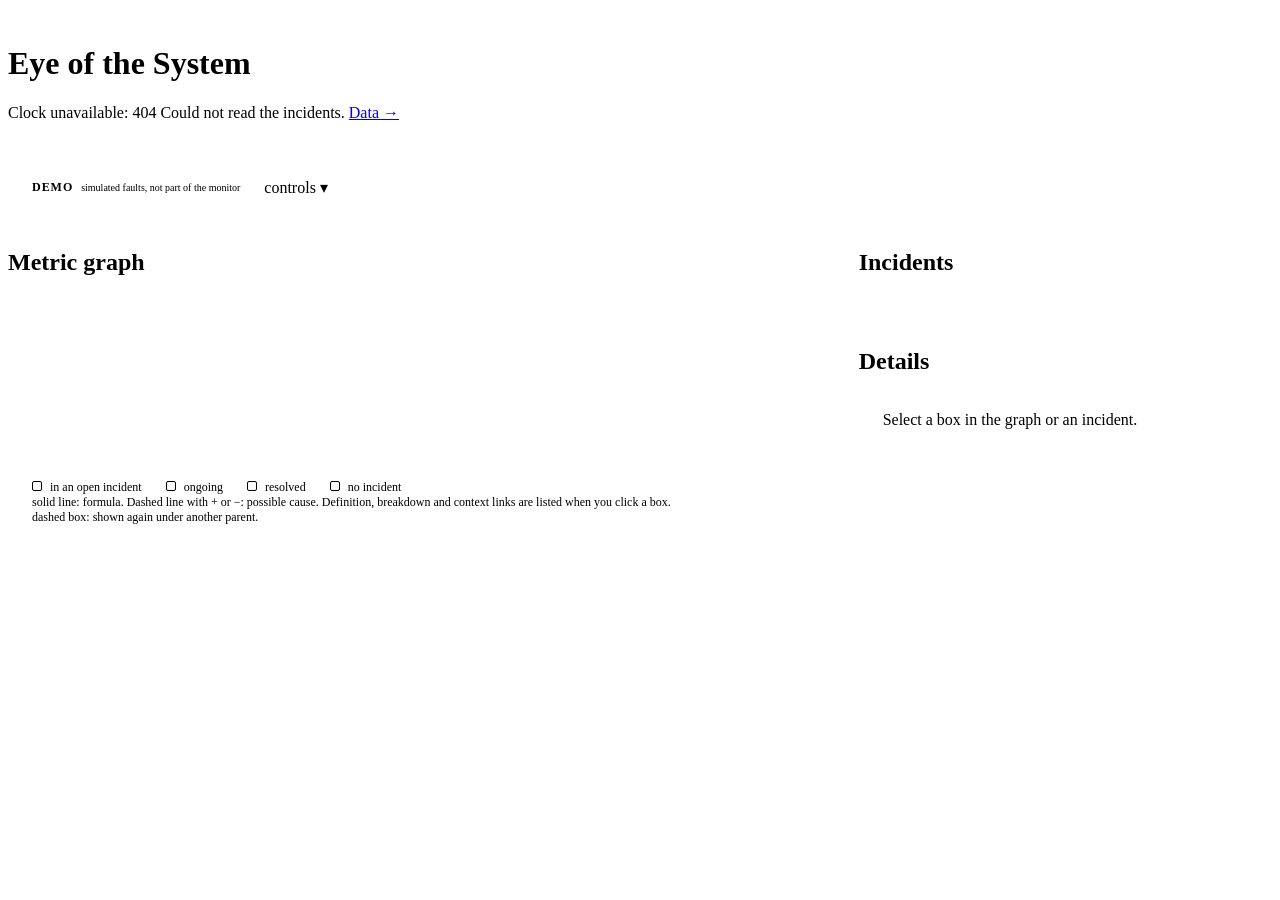
==== ui/static/index.html @ ff695b8a "Merge remote-tracking branch 'origin/main' into trial/merge-all # Conflicts: #	tests/test_ui.py" ====
<!doctype html>
<html lang="en">
<head>
<meta charset="utf-8">
<meta name="viewport" content="width=device-width, initial-scale=1">
<title>Eye of the System</title>
<script>var t = new URLSearchParams(location.search).get('theme'); if (t === 'light' || t === 'dark') document.documentElement.dataset.theme = t;</script>
<link rel="stylesheet" href="/static/console.css">
<style>
/* the title and the domain selector stay at the top while the page scrolls */
.sticky-top { position: sticky; top: 0; z-index: 10; background: var(--bg); border-bottom: 1px solid var(--line); margin-bottom: 16px; }
.sticky-top .top { padding: 16px 0 8px; }
/* domain selector: the main control */
#domains { display: flex; flex-wrap: wrap; gap: 8px; padding: 8px 0 16px; }
.chip { display: inline-flex; gap: 8px; align-items: baseline; padding: 8px 16px; }
.chip .n { color: var(--hot); font-weight: 700; }
.chip.on .n { color: var(--sel-fg); }
/* demo controls: folded, clearly marked */
#demo-controls { background: var(--block); border-radius: 8px; margin-bottom: 24px; }
#demo-controls summary { cursor: pointer; padding: 8px 16px; list-style: none; display: flex; gap: 16px; align-items: center; color: var(--muted); }
#demo-controls summary::-webkit-details-marker { display: none; }
.demo-tag { white-space: nowrap; font-size: 12px; font-weight: 700; letter-spacing: .08em; border: 1px solid var(--accent); border-radius: 4px; padding: 0 8px; color: var(--ink); }
.demo-tag small { font-weight: 400; letter-spacing: 0; color: var(--muted); margin-left: 8px; }
.controls { display: flex; flex-wrap: wrap; gap: 8px 24px; padding: 8px 16px 16px; align-items: center; }
.controls .grp { display: flex; gap: 8px; align-items: center; }
.controls label { color: var(--muted); font-size: 12px; }
.controls select, .controls button { background: var(--bg); }
#toast { margin-left: auto; color: var(--muted); min-height: 24px; }
/* layout */
main { display: grid; grid-template-columns: minmax(0, 2fr) minmax(320px, 1fr); gap: 24px; padding-bottom: 48px; align-items: start; }
/* the graph stays in view while the long report on the right is read */
#graph-card { position: sticky; top: calc(var(--top-h, 120px) + 16px); display: flex; flex-direction: column; max-height: calc(100vh - var(--top-h, 120px) - 32px); }
#graphwrap { flex: 1 1 auto; min-height: 160px; overflow: auto; padding: 8px 24px; }
.legend { display: flex; flex-wrap: wrap; gap: 0 24px; padding: 8px 24px 16px; color: var(--muted); font-size: 12px; }
.legend i { display: inline-block; width: 8px; height: 8px; border-radius: 2px; margin-right: 8px; border: 1.5px solid; vertical-align: 0; }
#extra { padding: 0 24px 24px; color: var(--muted); font-size: 12px; }
#extra:empty { display: none; }
#extra button { margin: 8px 8px 0 0; padding: 0 8px; font-size: 12px; background: var(--bg); }
/* graph */
svg text { font-family: var(--ui); }
.node rect { fill: var(--bg); stroke: var(--edge); stroke-width: 1.2; }
.node text { fill: var(--ink); font-size: 13px; text-anchor: middle; }
.node.repeated rect { stroke-dasharray: 4 3; }
.node.context text { fill: var(--muted); } .node.context rect { stroke: var(--line); }
.node.h-open rect { stroke: var(--hot); fill: var(--hot-bg); stroke-width: 2; }
.node.h-ongoing rect { stroke: var(--amber); fill: var(--amber-bg); stroke-width: 2; }
.node.h-resolved rect { stroke: var(--ok); fill: var(--ok-bg); stroke-width: 1.6; }
.node.picked rect { stroke: var(--accent); stroke-width: 3; }
.node { cursor: pointer; }
.edge { fill: none; stroke: var(--edge); stroke-width: 1.2; }
.dim .node, .dim .edge { opacity: .35; } .dim .node.on, .dim .edge.on { opacity: 1; }
.dim .edge.on { stroke: var(--hot); stroke-width: 2; }
.edge.may { stroke-dasharray: 4 3; stroke: var(--muted); opacity: .5; }
.sign { fill: var(--muted); font: 700 13px var(--ui); text-anchor: middle; }
/* right side */
#side { display: grid; gap: 24px; }
#feed { max-height: 232px; overflow: auto; padding-bottom: 8px; }
.inc { display: grid; grid-template-columns: 88px 1fr auto; gap: 0 16px; padding: 8px 24px; cursor: pointer; align-items: baseline; }
.inc.sel { background: var(--hot-bg); }
.inc .t { font-weight: 500; } .inc .m { color: var(--muted); font-size: 12px; } .inc > .m:last-child { white-space: nowrap; }
.detail { padding: 8px 24px 24px; display: grid; gap: 24px; }
.detail h3 { margin: 0 0 8px; font-size: 12px; font-weight: 700; letter-spacing: .06em; text-transform: uppercase; color: var(--muted); }
.bar { height: 4px; background: var(--line); border-radius: 2px; overflow: hidden; margin: 4px 0 8px; } .bar i { display: block; height: 100%; background: var(--hot); }
.hyp { margin-bottom: 16px; } .hyp ul, ol { margin: 4px 0 0; padding-left: 24px; color: var(--muted); }
.detail .empty, #feed .empty { padding: 8px 0 16px; }
svg#g { min-width: 720px; }                       /* keep the boxes readable; the card scrolls sideways instead */
#demo-controls summary { white-space: nowrap; }
@media (max-width: 900px) { main { grid-template-columns: 1fr; } .page { padding: 0 16px; }
  #graph-card { position: static; max-height: none; } #graphwrap { max-height: 70vh; } }
@media (max-width: 600px) { .sticky-top { position: static; }   /* on a phone the chips would take too much of the screen */
  .demo-tag small { display: none; } #graphwrap { padding: 8px 16px; } }
</style>
</head>
<body>
<div class="page">
<div class="sticky-top">
  <header class="top">
    <h1>Eye of the System</h1>
    <span class="muted" id="clock">connecting...</span>
    <span id="exbadge"></span>
    <span class="muted" id="notice" role="status"></span>
    <a class="grow" href="/data">Data &rarr;</a>
  </header>
  <nav id="domains" aria-label="Business domain"></nav>
</div>

<details id="demo-controls">
  <summary><span class="demo-tag" title="These buttons write simulated faults into the simulator. The monitor cannot see them; it has to find them in the data.">DEMO<small>simulated faults, not part of the monitor</small></span> controls &#9662;</summary>
  <div class="controls">
    <div class="grp"><label>Fault</label>
      <select id="f-kind"></select><select id="f-country"></select><select id="f-platform"></select><select id="f-category"></select>
      <button id="f-go">Inject fault</button></div>
    <div class="grp" id="end-grp" hidden><label>In progress</label>
      <select id="end-select"></select><button id="end-go">End it (rollback)</button></div>
    <div class="grp"><label>Innocent change</label>
      <select id="pr-country"></select><button id="pr-go">Promo (12 h)</button></div>
    <div class="grp"><label>Data</label>
      <select id="dd-source"></select><button id="dd-go">Arrives 2 h late</button></div>
    <div class="grp"><label>New metric</label><button id="nm-go">Add refund_rate</button></div>
    <div id="toast" role="status"></div>
  </div>
</details>

<main>
  <section class="card" id="graph-card">
    <h2 id="graph-title">Metric graph</h2>
    <div id="graphwrap"><svg id="g"></svg></div>
    <div class="legend" aria-hidden="true">
      <span><i style="border-color:var(--hot);background:var(--hot-bg)"></i>in an open incident</span>
      <span><i style="border-color:var(--amber);background:var(--amber-bg)"></i>ongoing</span>
      <span><i style="border-color:var(--ok);background:var(--ok-bg)"></i>resolved</span>
      <span><i style="border-color:var(--edge)"></i>no incident</span>
      <span>solid line: formula. Dashed line with + or &minus;: possible cause. Definition, breakdown and context links are listed when you click a box.</span>
      <span>dashed box: shown again under another parent.</span>
    </div>
    <div id="extra"></div>
  </section>
  <aside id="side">
    <section class="card"><h2 id="feed-title">Incidents</h2><div id="feed"></div></section>
    <section class="card"><h2 id="detail-title">Details</h2><div id="detail" class="detail"><div class="empty">Select a box in the graph or an incident.</div></div></section>
  </aside>
</main>
</div>

<script>
(function () {
  var NS = 'http://www.w3.org/2000/svg';
  var $ = function (id) { return document.getElementById(id); };
  var graph = null, meta = {}, domains = [], domOf = {}, incidents = [], example = false, skipped = 0, graphKey = '';
  var dom = 'all', selInc = null, selNode = null, mode = 'incident', drawn = null;
  var LIVE = ['open', 'ongoing'], COUNTED = ['open', 'ongoing', 'resolved'];

  // anything the monitor writes may have the wrong type: show it as text, never let it stop the page
  function str(v) { return v == null ? '' : (typeof v === 'object' ? JSON.stringify(v) : String(v)); }
  function list(v) { return Array.isArray(v) ? v : []; }
  function obj(v) { return v && typeof v === 'object' && !Array.isArray(v) ? v : {}; }
  function text(s) { return document.createTextNode(str(s)); }
  function el(tag, cls, kids) { var e = document.createElement(tag); if (cls) e.className = cls; (kids || []).forEach(function (k) { e.appendChild(k && k.nodeType ? k : text(k)); }); return e; }
  function get(url) { return fetch(url).then(function (r) { if (!r.ok) throw new Error(r.status); return r.json(); }); }
  function post(url, body) {
    return fetch(url, { method: 'POST', headers: { 'Content-Type': 'application/json' }, body: JSON.stringify(body) })
      .then(function (r) { return r.json().then(function (j) { if (!r.ok) throw new Error(j.detail || r.status); return j; }); });
  }
  function toast(msg) { $('toast').textContent = msg; }
  function num(n) { return typeof n === 'number' && isFinite(n) ? n : null; }
  function fmt(n, d) { n = num(Number(n)); return n == null ? '-' : n.toLocaleString('en', { maximumFractionDigits: d == null ? 1 : d }); }
  function segText(s) { var o = obj(s), k = Object.keys(o); return k.length ? k.map(function (x) { return str(o[x]); }).join(' x ') : 'all'; }
  function when(t) { return str(t).replace('T', ' ').replace(':00Z', '').replace(/-/g, '‑'); }
  function svg(tag, attrs, parent) { var e = document.createElementNS(NS, tag); for (var k in attrs) e.setAttribute(k, attrs[k]); if (parent) parent.appendChild(e); return e; }
  function note(msg) { $('notice').textContent = msg || ''; }

  // ----------------------------------------------------------- domains
  function domainOf(metric) { return domOf[metric] || 'other'; }
  function domainLabel(id) { if (id === 'all') return 'All domains'; var d = domains.filter(function (x) { return x.id === id; })[0]; return d ? d.label : 'Other'; }
  function incidentNodes(i) {
    var s = {}; s[str(i.metric)] = true;
    list(i.contributions).forEach(function (c) { if (c && c.node) s[str(c.node)] = true; });
    // metrics the monitor also watched move during the investigation (one incident can hold several faults that began
    // together, e.g. an ad budget fault and stockouts): they count for their own domain too
    list(i.trail).forEach(function (t) { t = obj(t); if (t.action === 'watch' && t.target && meta[t.target]) s[str(t.target)] = true; });
    return Object.keys(s);
  }
  function status(i) { return str(i.status) || 'open'; }
  function touches(i, d) { return d === 'all' || incidentNodes(i).some(function (m) { return domainOf(m) === d; }); }
  function inScope() { return incidents.filter(function (i) { return touches(i, dom); }); }
  function liveCount(d) { return incidents.filter(function (i) { return LIVE.indexOf(status(i)) >= 0 && touches(i, d); }).length; }

  function renderChips() {
    var nav = $('domains'); nav.textContent = '';
    var l = [{ id: 'all', label: 'All' }].concat(domains);
    if (graph && list(graph.nodes).some(function (n) { return n.kind === 'metric' && !domOf[n.id]; })) l.push({ id: 'other', label: 'Other' });
    l.forEach(function (d) {
      var n = liveCount(d.id);
      var b = el('button', 'chip' + (d.id === dom ? ' on' : ''), [d.label].concat(n ? [el('span', 'n', [String(n)])] : []));
      b.setAttribute('aria-pressed', d.id === dom ? 'true' : 'false');
      b.onclick = function () { dom = d.id; selNode = null; mode = 'incident'; var s = inScope(); selInc = s.length ? s[0].id : null; renderAll(); };
      nav.appendChild(b);
    });
  }

  // ------------------------------------------------------------- graph
  function filterTree(n) {
    if (dom === 'all') return n;
    var kids = list(n.children).map(filterTree).filter(Boolean);
    if (domainOf(n.metric) === dom || kids.length) return { metric: n.metric, role: n.role, repeated: n.repeated, children: kids };
    return null;
  }
  function layout(root, y0) {
    var nodes = [], edges = [], leaf = 0, DX = 180, DY = 36;
    (function walk(n, depth, parent) {
      var item = { n: n, x: depth * DX + 80, y: 0 }, ys = [];
      list(n.children).forEach(function (c) { ys.push(walk(c, depth + 1, item).y); });
      item.y = ys.length ? (Math.min.apply(null, ys) + Math.max.apply(null, ys)) / 2 : y0 + (leaf++) * DY + 24;
      nodes.push(item); if (parent) edges.push([parent, item]);
      return item;
    })(root, 0, null);
    return { nodes: nodes, edges: edges, w: Math.max.apply(null, nodes.map(function (i) { return i.x; })) + 90, h: leaf * DY + 24 };
  }
  function health() {
    var h = {}, rank = { open: 3, ongoing: 2, resolved: 1 };
    incidents.forEach(function (i) {
      var st = status(i);
      if (!rank[st]) return;                                   // explained and pending do not colour the graph
      incidentNodes(i).forEach(function (m) { if (!h[m] || rank[st] > rank[h[m]]) h[m] = st; });
    });
    return h;
  }
  function drawGraph() {
    $('graph-title').textContent = 'Metric graph: ' + domainLabel(dom);
    var wrap = $('graphwrap');
    Array.prototype.slice.call(wrap.querySelectorAll('.empty')).forEach(function (e) { wrap.removeChild(e); });
    var g = $('g'); g.textContent = '';
    drawn = { edges: [], nodes: [] };
    var roots = list(graph && graph.trees).map(filterTree).filter(Boolean);
    if (!roots.length) { wrap.appendChild(el('div', 'empty', ['No formula tree for this domain.'])); renderExtra(null); return; }
    var all = { nodes: [], edges: [], w: 0, h: 0 };
    roots.forEach(function (r) {
      var L = layout(r, all.h);
      all.nodes = all.nodes.concat(L.nodes); all.edges = all.edges.concat(L.edges);
      all.w = Math.max(all.w, L.w); all.h += L.h + 8;
    });
    g.setAttribute('viewBox', '0 0 ' + all.w + ' ' + all.h); g.style.width = '100%'; g.style.height = 'auto';
    var ge = svg('g', {}, g), gn = svg('g', {}, g), shown = {}, pos = {};
    all.edges.forEach(function (pair) {
      var a = pair[0], b = pair[1], x1 = a.x + 75, x2 = b.x - 75, c = (x2 - x1) / 2;
      var p = svg('path', { d: 'M' + x1 + ',' + a.y + ' C' + (x1 + c) + ',' + a.y + ' ' + (x2 - c) + ',' + b.y + ' ' + x2 + ',' + b.y, 'class': 'edge' }, ge);
      drawn.edges.push({ el: p, from: a.n.metric, to: b.n.metric });
    });
    all.nodes.forEach(function (i) {
      shown[i.n.metric] = true; if (!pos[i.n.metric]) pos[i.n.metric] = i;
      var gr = svg('g', { 'class': 'node' + (i.n.repeated ? ' repeated' : ''), tabindex: 0, role: 'button', 'aria-label': str(i.n.metric), transform: 'translate(' + (i.x - 75) + ',' + (i.y - 13) + ')' }, gn);
      svg('rect', { width: 150, height: 26, rx: 6 }, gr);
      var t = svg('text', { x: 75, y: 17 }, gr); t.textContent = str(i.n.metric);
      var pick = function () { selNode = i.n.metric; mode = 'node'; renderDetail(); applyStyles(); };
      gr.addEventListener('click', pick);
      gr.addEventListener('keydown', function (e) { if (e.key === 'Enter' || e.key === ' ') { e.preventDefault(); pick(); } });
      drawn.nodes.push({ el: gr, metric: i.n.metric });
    });
    // possible causes: dashed lines with the direction of the effect, when both ends are on screen
    list(graph && graph.edges).filter(function (e) { return e.kind === 'may_affect' && pos[e.source] && pos[e.target]; }).forEach(function (e) {
      var a = pos[e.source], b = pos[e.target], mx = (a.x + b.x) / 2 + 40, my = (a.y + b.y) / 2;
      svg('path', { d: 'M' + (a.x + 75) + ',' + a.y + ' Q' + (mx + 40) + ',' + my + ' ' + (b.x + 75) + ',' + b.y, 'class': 'edge may' }, ge);
      var s = svg('text', { x: mx + 28, y: my + 4, 'class': 'sign' }, ge); s.textContent = e.sign > 0 ? '+' : e.sign < 0 ? '−' : '?';
    });
    renderExtra(shown);
    applyStyles();
  }
  function renderExtra(shown) {
    var x = $('extra'); x.textContent = '';
    if (!graph) return;
    var rest = (domains.filter(function (d) { return d.id === dom; })[0] || { metrics: [] }).metrics;
    if (dom === 'all') rest = list(graph.nodes).filter(function (n) { return n.kind === 'metric'; }).map(function (n) { return n.id; });
    if (dom === 'other') rest = list(graph.nodes).filter(function (n) { return n.kind === 'metric' && !domOf[n.id]; }).map(function (n) { return n.id; });
    rest = rest.filter(function (m) { return !(shown && shown[m]) && meta[m]; });
    if (!rest.length) return;
    x.appendChild(text(dom === 'all' ? 'Not on the formula tree: ' : 'Also in this domain, not on the formula tree: '));
    rest.forEach(function (m) { var b = el('button', null, [m]); b.onclick = function () { selNode = m; mode = 'node'; renderDetail(); applyStyles(); }; x.appendChild(b); });
  }
  function applyStyles() {
    if (!drawn) return;
    var h = health(), inc = incidents.filter(function (i) { return i.id === selInc; })[0], on = {};
    if (inc && mode === 'incident') {
      on[inc.metric] = true;
      var kids = {};
      drawn.edges.forEach(function (e) { (kids[e.from] = kids[e.from] || []).push(e.to); });
      var path = function (from, target, seen) {
        if (from === target) return [from];
        if (seen[from]) return null; seen[from] = true;
        var ks = kids[from] || [];
        for (var k = 0; k < ks.length; k++) { var r = path(ks[k], target, seen); if (r) return [from].concat(r); }
        return null;
      };
      list(inc.contributions).forEach(function (c) { if (!c || !c.node) return; on[c.node] = true; (path(inc.metric, c.node, {}) || []).forEach(function (m) { on[m] = true; }); });
      list(inc.trail).forEach(function (t) { t = obj(t); if (t.action === 'watch' && t.target && meta[t.target]) on[t.target] = true; });
    }
    $('g').classList.toggle('dim', Object.keys(on).length > 0);
    drawn.nodes.forEach(function (n) {
      var c = n.el.classList;
      ['h-open', 'h-ongoing', 'h-resolved'].forEach(function (k) { c.remove(k); });
      if (h[n.metric]) c.add('h-' + h[n.metric]);
      c.toggle('on', !!on[n.metric]);
      c.toggle('picked', mode === 'node' && selNode === n.metric);
      c.toggle('context', dom !== 'all' && domainOf(n.metric) !== dom);
    });
    drawn.edges.forEach(function (e) { e.el.classList.toggle('on', !!(on[e.from] && on[e.to])); });
  }

  // --------------------------------------------------------- right side
  function renderFeed() {
    $('feed-title').textContent = 'Incidents' + (dom === 'all' ? '' : ' in ' + domainLabel(dom));
    var f = $('feed'); f.textContent = '';
    var l = inScope();
    if (!l.length) { f.appendChild(el('div', 'empty', [dom === 'all' ? 'No incidents. The monitor is watching.' : 'No incident touches this domain.'])); }
    l.forEach(function (i) {
      try {
        var ch = obj(i.change);
        var row = el('div', 'inc' + (i.id === selInc && mode === 'incident' ? ' sel' : ''), [
          el('span', 'pill ' + status(i), [status(i)]),
          el('span', null, [el('span', 't', [str(i.metric) + ' ' + (num(ch.delta_pct) != null ? fmt(ch.delta_pct) + '%' : '')]),
                            el('div', 'm', [segText(i.segment) + ', first seen ' + when(i.first_seen)])]),
          el('span', 'm', [i.id])]);
        row.tabIndex = 0;
        var pick = function () { selInc = i.id; mode = 'incident'; renderFeed(); renderDetail(); applyStyles(); };
        row.addEventListener('click', pick); row.addEventListener('keydown', function (e) { if (e.key === 'Enter') pick(); });
        f.appendChild(row);
      } catch (err) { f.appendChild(el('div', 'empty', ['An incident (' + str(i.id) + ') could not be shown: ' + err.message])); }
    });
    if (skipped) f.appendChild(el('div', 'empty', [skipped + ' file' + (skipped > 1 ? 's' : '') + ' in the incidents folder ignored (not an incident, or still being written).']));
  }
  function section(title, kids) { var d = el('div', null, [el('h3', null, [title])]); kids.forEach(function (k) { d.appendChild(k); }); return d; }
  function kv(pairs) { var k = el('div', 'kv'); pairs.forEach(function (p) { k.appendChild(el('span', null, [p[0]])); k.appendChild(el('span', null, [p[1]])); }); return k; }

  // the typed links of a metric, read from the graph export
  function linksOf(m) {
    var out = [], E = list(graph && graph.edges);
    var by = function (kind) { return E.filter(function (e) { return e.kind === kind; }); };
    var dims = by('breakdown').filter(function (e) { return e.source === m; }).map(function (e) { return e.dimension; });
    if (dims.length) out.push(['Breaks down by', dims.join(', ')]);
    var parts = by('formula').filter(function (e) { return e.source === m; }).map(function (e) { return e.target + (e.role ? ' (' + e.role + ')' : ''); });
    if (parts.length) out.push(['Made of', parts.join(', ')]);
    var feeds = by('formula').filter(function (e) { return e.target === m; }).map(function (e) { return e.source; });
    if (feeds.length) out.push(['Feeds', feeds.join(', ')]);
    var defs = by('definition').filter(function (e) { return e.source === m; }).map(function (e) { return e.target + (e.role ? ' (' + e.role + ')' : ''); });
    if (defs.length) out.push(['Defined from', defs.join(', ')]);
    var ctx = by('context').filter(function (e) { return e.target === m; }).map(function (e) { return e.source + (e.via ? ' (' + e.via + ')' : ''); });
    if (ctx.length) out.push(['Context', ctx.join(', ')]);
    var cause = function (e, other) { return e[other] + ' ' + (e.sign > 0 ? '+' : e.sign < 0 ? '−' : '?') + (num(e.prior) != null ? ', prior ' + e.prior : '') + (e.status ? ', ' + e.status : '') + (e.note ? ': ' + e.note : ''); };
    var affects = by('may_affect').filter(function (e) { return e.source === m; }).map(function (e) { return cause(e, 'target'); });
    if (affects.length) out.push(['May affect', affects.join('; ')]);
    var affected = by('may_affect').filter(function (e) { return e.target === m; }).map(function (e) { return cause(e, 'source'); });
    if (affected.length) out.push(['May be affected by', affected.join('; ')]);
    return out;
  }
  function renderNode(d) {
    var m = meta[selNode] || {};
    $('detail-title').textContent = 'Metric: ' + str(selNode);
    var pairs = [['Domain', domainLabel(domainOf(selNode))], ['Status', m.status || '-'], ['Origin', m.origin || '-'], ['Unit', m.unit || '-'], ['Direction', m.direction || '-']];
    if (m.formula) pairs.push(['Formula', m.formula]);
    if (m.decomposition) pairs.push(['Made of', m.decomposition]);
    if (m.column) pairs.push(['Column', m.column]);
    if (list(m.systems).length) pairs.push(['Systems', m.systems.join(', ')]);
    if (m.source) pairs.push(['Data source', m.source]);
    pairs.push(['Dimensions', list(m.dimensions).join(', ') || '-']);
    d.appendChild(section('About', [el('div', null, [m.description || 'No description.']), kv(pairs)]));
    var links = linksOf(selNode);
    d.appendChild(section('Links', links.length ? [kv(links)] : [el('div', 'empty', ['No links recorded for this metric.'])]));
    var inc = incidents.filter(function (i) { return incidentNodes(i).indexOf(selNode) >= 0; });
    var box = inc.length ? inc.map(function (i) {
      var b = el('button', null, [str(i.id) + ' ' + str(i.metric) + ' (' + status(i) + ')']);
      b.style.margin = '2px 8px 2px 0'; b.onclick = function () { selInc = i.id; mode = 'incident'; renderFeed(); renderDetail(); applyStyles(); }; return b;
    }) : [el('div', 'empty', ['No incident involves this metric.'])];
    d.appendChild(section('Incidents involving it', box));
  }
  function renderIncident(d, i) {
    $('detail-title').textContent = 'Report: ' + str(i.id);
    var ch = obj(i.change), w = obj(ch.window);
    var rows = [['Metric', str(i.metric)], ['Segment', segText(i.segment)], ['Observed', fmt(ch.observed)], ['Expected', fmt(ch.expected)],
                ['Change', num(ch.delta_pct) != null ? fmt(ch.delta_pct) + '% (z ' + fmt(ch.z) + ')' : '-']];
    if (num(ch.delta) != null) rows.push(['Difference', fmt(ch.delta)]);
    if (w.start || w.end) rows.push(['Window', when(w.start) + ' to ' + when(w.end)]);
    d.appendChild(section('What changed', [kv(rows)]));
    var imp = obj(i.impact), ik = Object.keys(imp).map(function (k) { var v = Number(imp[k]); return [k, fmt(v, Number.isInteger(v) ? 0 : 2)]; });
    if (ik.length) d.appendChild(section('Business impact', [kv(ik)]));
    var cs = list(i.contributions).map(function (c) {
      c = obj(c);
      var bar = el('div', 'bar'), b = el('i'); b.style.width = Math.max(0, Math.min(100, (num(c.share_of_delta) || 0) * 100)) + '%'; bar.appendChild(b);
      return el('div', null, [el('div', null, [str(c.node) + ': ' + fmt((num(c.share_of_delta) || 0) * 100, 0) + '% of the change (' + fmt(c.observed, 2) + ' vs ' + fmt(c.expected, 2) + ')']), bar]);
    });
    if (cs.length) d.appendChild(section('Where along the graph', cs));
    var loc = list(i.localization).map(function (x) {
      x = obj(x);
      return el('div', null, [str(x.dimension) + ' = ' + str(x.segment) + ': ' + fmt((num(x.share_of_delta) || 0) * 100, 0) + '% of the change' + (num(x.surprise) != null ? ', surprise ' + fmt(x.surprise, 2) : '')]);
    });
    if (loc.length) d.appendChild(section('Where in the segments', loc));
    var hs = list(i.hypotheses).map(function (h) {
      h = obj(h);
      return el('div', 'hyp', [el('div', null, [el('span', 'pill ' + str(h.status), [str(h.status)]), ' ' + str(h.cause) + (h.kind ? ' [' + str(h.kind) + ']' : '') + (num(h.score) != null ? ' (score ' + fmt(h.score, 2) + ')' : '')]),
        el('ul', null, list(h.evidence).map(function (e) { return el('li', null, [str(e)]); }))]);
    });
    if (hs.length) d.appendChild(section('Hypotheses', hs));
    var tr = list(i.trail).map(function (s) { s = obj(s); return el('li', null, [str(s.action) + ' ' + str(s.target) + ': ' + str(s.result)]); });
    if (tr.length) d.appendChild(section('Investigation trail', [el('ol', null, tr)]));
    if (list(i.uncertain).length) d.appendChild(section('Still uncertain', [el('ul', null, i.uncertain.map(function (u) { return el('li', null, [str(u)]); }))]));
    if (i.report) d.appendChild(section('Summary', [el('div', null, [str(i.report)])]));
  }
  function renderDetail() {
    var d = $('detail'); d.textContent = '';
    try {
      if (mode === 'node' && selNode) { renderNode(d); return; }
      var i = incidents.filter(function (x) { return x.id === selInc; })[0];
      if (!i) { $('detail-title').textContent = 'Details'; d.appendChild(el('div', 'empty', ['Select a box in the graph or an incident.'])); return; }
      renderIncident(d, i);
    } catch (err) { d.textContent = ''; d.appendChild(el('div', 'empty', ['This could not be shown: ' + err.message])); }
  }

  function renderAll() { renderChips(); drawGraph(); renderFeed(); renderDetail(); }

  // ----------------------------------------------------------- loading
  function takeGraph(g) {
    graph = g; meta = {}; domOf = {};
    list(g.nodes).forEach(function (n) { if (n.kind === 'metric') meta[n.id] = n; });
    domains.forEach(function (d) { d.metrics.forEach(function (m) { domOf[m] = d.id; }); });
  }
  // Compare complete payloads: values and links can change without IDs or counts changing.
  function graphSignature(g) {
    return JSON.stringify(g);
  }
  function incidentSignature() {
    return JSON.stringify([incidents, skipped]);
  }
  var wallMode = false;
  function displayHour(ts) {
    return new Intl.DateTimeFormat('en-GB', {timeZone: 'Europe/Berlin', day: '2-digit', month: '2-digit',
      year: 'numeric', hour: '2-digit', minute: '2-digit', hourCycle: 'h23'}).format(new Date(ts)) + ' Europe/Berlin';
  }
  function refresh() {
    get('/api/state').then(function (s) {
      wallMode = s.clock_mode === 'wall';
      $('clock').textContent = s.ready ? (wallMode ? 'Current hour · ' : 'Replay hour · ') + displayHour(s.last_hour) + ' · simulated data' : s.error;
      fillEnd(list(s.injected).filter(function (i) { return i.active; }));
    }).catch(function (e) { $('clock').textContent = 'Clock unavailable: ' + e.message; });
    get('/api/graph').then(function (g) {
      if (graphSignature(g) !== graphKey) { graphKey = graphSignature(g); takeGraph(g); try { renderAll(); } catch (e) { note('Could not draw the graph: ' + e.message); } }
    }).catch(function () {});
    get('/api/incidents').then(function (r) {
      var before = incidentSignature();
      incidents = list(r.incidents); skipped = r.skipped || 0;
      var flipped = example && !r.example; example = !!r.example;
      $('exbadge').textContent = '';
      if (example) $('exbadge').appendChild(el('span', 'pill example', ['showing the contract example, no live incident yet']));
      var scope = inScope();
      if (flipped || !incidents.some(function (i) { return i.id === selInc; })) {      // new live feed or missing selection: open the first in scope
        selInc = scope.length ? scope[0].id : null; if (mode === 'incident' || flipped) mode = 'incident';
      }
      note('');
      if (before !== incidentSignature() || flipped) { try { renderChips(); renderFeed(); renderDetail(); applyStyles(); } catch (e) { note('Could not draw the incidents: ' + e.message); } }
    }).catch(function () { note('Could not read the incidents.'); });
  }

  // ------------------------------------------------------------- controls
  function fill(id, values) { var s = $(id); values.forEach(function (v) { var o = document.createElement('option'); o.value = v; o.textContent = v; s.appendChild(o); }); }
  var KINDS = [
    ['payment_failure', 'Payment failure', ['country', 'platform']],
    ['stockout_surge', 'Stockouts', ['category']],
    ['search_regression', 'Search regression', ['country']],
    ['ad_budget_exhausted', 'Ad budget gone early', ['country']]];
  KINDS.forEach(function (k) { var o = document.createElement('option'); o.value = k[0]; o.textContent = k[1]; $('f-kind').appendChild(o); });
  fill('f-country', ['DE', 'FR', 'ES', 'PL']); fill('f-platform', ['Android', 'iOS', 'Web']); fill('f-category', ['electronics', 'fashion', 'home', 'beauty', 'sports']);
  fill('pr-country', ['FR', 'DE', 'ES', 'PL']); fill('dd-source', ['payments', 'orders', 'traffic', 'search', 'recommendations', 'ads', 'inventory']);
  function showParams() {
    var need = KINDS.filter(function (k) { return k[0] === $('f-kind').value; })[0][2];
    ['country', 'platform', 'category'].forEach(function (p) { $('f-' + p).hidden = need.indexOf(p) < 0; });
  }
  $('f-kind').onchange = showParams; showParams();

  // injections that are still in effect, so a demo can end one (the rollback)
  var endKey = '';
  function fillEnd(l) {
    var key = JSON.stringify(l.map(function (i) { return i.id; }));
    $('end-grp').hidden = !l.length;
    if (key === endKey) return;
    endKey = key;
    var sel = $('end-select'), keep = sel.value;
    sel.textContent = '';
    l.forEach(function (i) {
      var where = ['country', 'platform', 'category', 'source'].map(function (d) { return obj(i.scope)[d]; }).filter(Boolean).join(' ');
      var o = document.createElement('option'); o.value = i.id;
      o.textContent = i.kind + ' ' + where + ' from ' + displayHour(obj(i.scope).start);
      sel.appendChild(o);
    });
    if (keep) sel.value = keep;
  }
  $('end-go').onclick = function () {
    var id = parseInt($('end-select').value, 10);
    if (!id) return;
    toast('Ending...');
    post('/api/end', { id: id }).then(function (r) { toast('Ended from ' + displayHour(r.ended_from)); refresh(); })
      .catch(function (e) { toast('Failed: ' + e.message); });
  };
  function act(body, label) {
    toast(label + '...');
    post('/api/inject', body).then(function (r) { toast(label + ' from ' + displayHour(r.start) + '. Injected into data; waiting for monitor detection before graph updates.'); refresh(); })
      .catch(function (e) { toast('Failed: ' + e.message); });
  }
  $('f-go').onclick = function () {
    var kind = $('f-kind').value, label = KINDS.filter(function (k) { return k[0] === kind; })[0][1];
    var need = KINDS.filter(function (k) { return k[0] === kind; })[0][2];
    var body = { kind: kind, severity: 0.4, hours: 12, when: 'now' };
    need.forEach(function (p) { body[p] = $('f-' + p).value; });          // only the settings this fault uses
    act(body, label + ' injected');
  };
  $('pr-go').onclick = function () { act({ kind: 'promo', country: $('pr-country').value, hours: 12, when: 'now' }, 'Promo started'); };
  $('dd-go').onclick = function () { act({ kind: 'data_delay', source: $('dd-source').value, hours: 3, delay_hours: 2, when: 'now' }, 'Late data scheduled'); };
  // adding a metric: hand it over, then wait for the monitor's answer (<name>.result.json)
  $('nm-go').onclick = function () {
    var y = 'name: refund_rate\ndescription: Share of orders refunded\nformula: refunds / orders\nsql: >\n  SELECT ts, country, platform, category, channel,\n         SUM(refunds) * 1.0 / NULLIF(SUM(orders), 0) AS value\n  FROM facts_hourly GROUP BY ts, country, platform, category, channel\ndimensions: [country, platform, category, channel]\nunit: ratio\n';
    post('/api/metric', { yaml_text: y }).then(function (r) {
      toast('Handed to the monitor: ' + r.saved + '. Waiting for its answer...');
      var tries = 0;
      var poll = function () {
        get('/api/metric/' + encodeURIComponent(r.name)).then(function (res) { toast(str(res.message) || ('Monitor: ' + str(res.status))); refresh(); })
          .catch(function () { if (++tries < 20) setTimeout(poll, 2000); else toast('Handed to the monitor; it has not answered yet.'); });
      };
      setTimeout(poll, 1500);
    }).catch(function (e) { toast('Failed: ' + e.message); });
  };

  function setTop() { document.documentElement.style.setProperty('--top-h', document.querySelector('.sticky-top').offsetHeight + 'px'); }
  setTop(); window.addEventListener('resize', setTop); if (document.fonts && document.fonts.ready) document.fonts.ready.then(setTop);

  // start polling first: a page that fails to draw once must still recover on the next tick
  get('/api/domains').then(function (d) { domains = d; }).catch(function () {}).then(function () { refresh(); setInterval(refresh, 2000); setTop(); });
})();
</script>
</body>
</html>
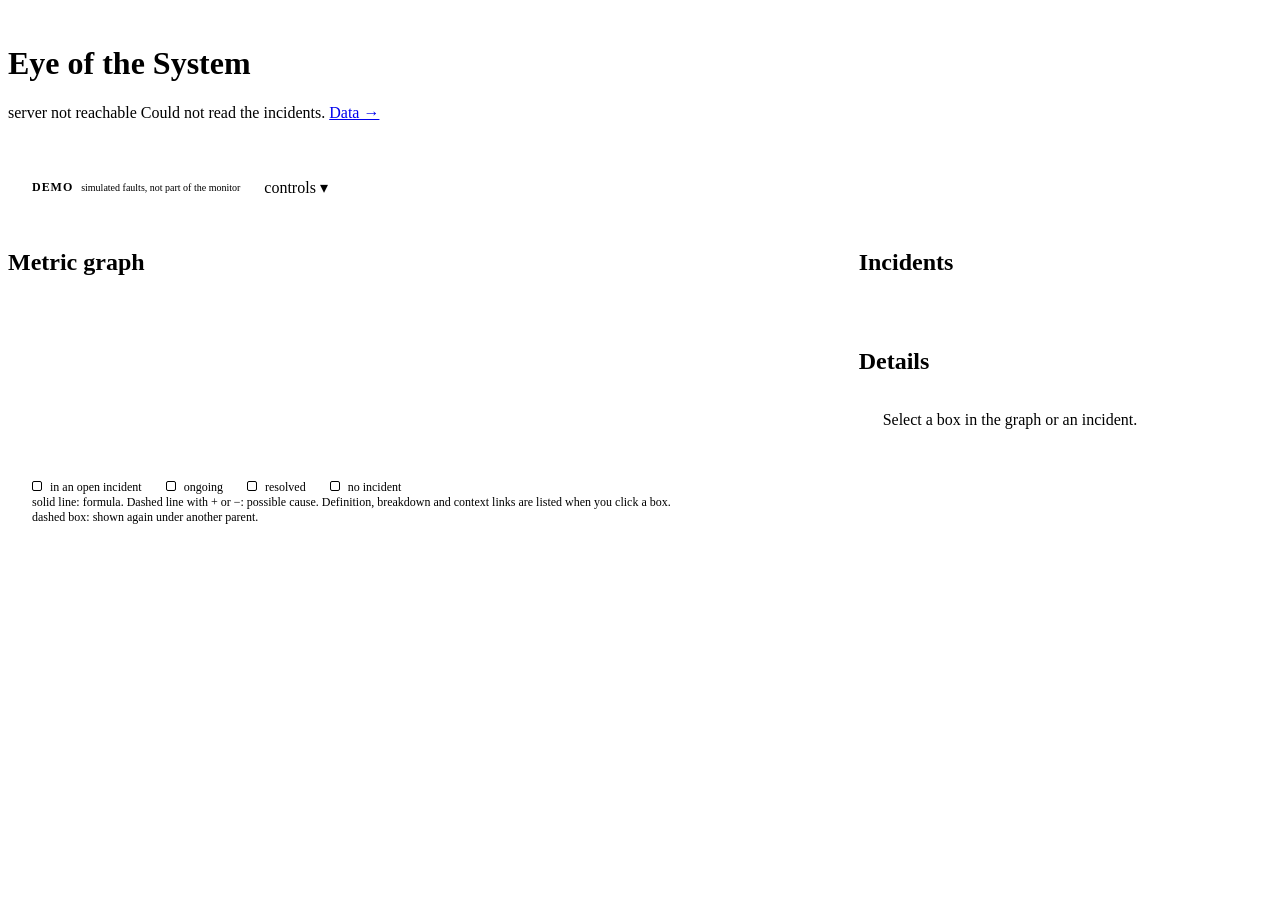
==== commit 09922378: "Merge main into the scorer branch; add the end-to-end integration tests tests/test_end_to_end.py run" ====
--- a/ui/static/index.html
+++ b/ui/static/index.html
@@ -247,13 +247,12 @@
   }
   function renderExtra(shown) {
     var x = $('extra'); x.textContent = '';
-    if (!graph) return;
+    if (dom === 'all' || !graph) return;
     var rest = (domains.filter(function (d) { return d.id === dom; })[0] || { metrics: [] }).metrics;
-    if (dom === 'all') rest = list(graph.nodes).filter(function (n) { return n.kind === 'metric'; }).map(function (n) { return n.id; });
     if (dom === 'other') rest = list(graph.nodes).filter(function (n) { return n.kind === 'metric' && !domOf[n.id]; }).map(function (n) { return n.id; });
     rest = rest.filter(function (m) { return !(shown && shown[m]) && meta[m]; });
     if (!rest.length) return;
-    x.appendChild(text(dom === 'all' ? 'Not on the formula tree: ' : 'Also in this domain, not on the formula tree: '));
+    x.appendChild(text('Also in this domain, not on the formula tree: '));
     rest.forEach(function (m) { var b = el('button', null, [m]); b.onclick = function () { selNode = m; mode = 'node'; renderDetail(); applyStyles(); }; x.appendChild(b); });
   }
   function applyStyles() {
@@ -401,24 +400,17 @@
     list(g.nodes).forEach(function (n) { if (n.kind === 'metric') meta[n.id] = n; });
     domains.forEach(function (d) { d.metrics.forEach(function (m) { domOf[m] = d.id; }); });
   }
-  // Compare complete payloads: values and links can change without IDs or counts changing.
   function graphSignature(g) {
-    return JSON.stringify(g);
+    return JSON.stringify([list(g.nodes).map(function (n) { return [n.id, n.status]; }), list(g.trees).map(function (t) { return t.metric; }), list(g.edges).length]);
   }
   function incidentSignature() {
-    return JSON.stringify([incidents, skipped]);
-  }
-  var wallMode = false;
-  function displayHour(ts) {
-    return new Intl.DateTimeFormat('en-GB', {timeZone: 'Europe/Berlin', day: '2-digit', month: '2-digit',
-      year: 'numeric', hour: '2-digit', minute: '2-digit', hourCycle: 'h23'}).format(new Date(ts)) + ' Europe/Berlin';
+    return JSON.stringify(incidents.map(function (i) { return [i.id, i.status, i.last_seen, list(i.trail).length, str(i.report).length, list(i.hypotheses).length]; }));
   }
   function refresh() {
     get('/api/state').then(function (s) {
-      wallMode = s.clock_mode === 'wall';
-      $('clock').textContent = s.ready ? (wallMode ? 'Current hour · ' : 'Replay hour · ') + displayHour(s.last_hour) + ' · simulated data' : s.error;
+      $('clock').textContent = s.ready ? 'simulated clock ' + s.last_hour.replace('T', ' ').replace(':00:00Z', ':00 UTC') : s.error;
       fillEnd(list(s.injected).filter(function (i) { return i.active; }));
-    }).catch(function (e) { $('clock').textContent = 'Clock unavailable: ' + e.message; });
+    }).catch(function () { $('clock').textContent = 'server not reachable'; });
     get('/api/graph').then(function (g) {
       if (graphSignature(g) !== graphKey) { graphKey = graphSignature(g); takeGraph(g); try { renderAll(); } catch (e) { note('Could not draw the graph: ' + e.message); } }
     }).catch(function () {});
@@ -429,7 +421,7 @@
       $('exbadge').textContent = '';
       if (example) $('exbadge').appendChild(el('span', 'pill example', ['showing the contract example, no live incident yet']));
       var scope = inScope();
-      if (flipped || !incidents.some(function (i) { return i.id === selInc; })) {      // new live feed or missing selection: open the first in scope
+      if (!incidents.some(function (i) { return i.id === selInc; })) {      // the selected one is gone: open the first
         selInc = scope.length ? scope[0].id : null; if (mode === 'incident' || flipped) mode = 'incident';
       }
       note('');
@@ -465,7 +457,7 @@
     l.forEach(function (i) {
       var where = ['country', 'platform', 'category', 'source'].map(function (d) { return obj(i.scope)[d]; }).filter(Boolean).join(' ');
       var o = document.createElement('option'); o.value = i.id;
-      o.textContent = i.kind + ' ' + where + ' from ' + displayHour(obj(i.scope).start);
+      o.textContent = i.kind + ' ' + where + ' from ' + str(obj(i.scope).start).replace('T', ' ').replace(':00:00Z', ':00').slice(5);
       sel.appendChild(o);
     });
     if (keep) sel.value = keep;
@@ -474,12 +466,12 @@
     var id = parseInt($('end-select').value, 10);
     if (!id) return;
     toast('Ending...');
-    post('/api/end', { id: id }).then(function (r) { toast('Ended from ' + displayHour(r.ended_from)); refresh(); })
+    post('/api/end', { id: id }).then(function (r) { toast('Ended from ' + r.ended_from.replace('T', ' ').replace(':00:00Z', ':00 UTC')); refresh(); })
       .catch(function (e) { toast('Failed: ' + e.message); });
   };
   function act(body, label) {
     toast(label + '...');
-    post('/api/inject', body).then(function (r) { toast(label + ' from ' + displayHour(r.start) + '. Injected into data; waiting for monitor detection before graph updates.'); refresh(); })
+    post('/api/inject', body).then(function (r) { toast(label + ' from ' + r.start.replace('T', ' ').replace(':00:00Z', ':00 UTC')); refresh(); })
       .catch(function (e) { toast('Failed: ' + e.message); });
   }
   $('f-go').onclick = function () {
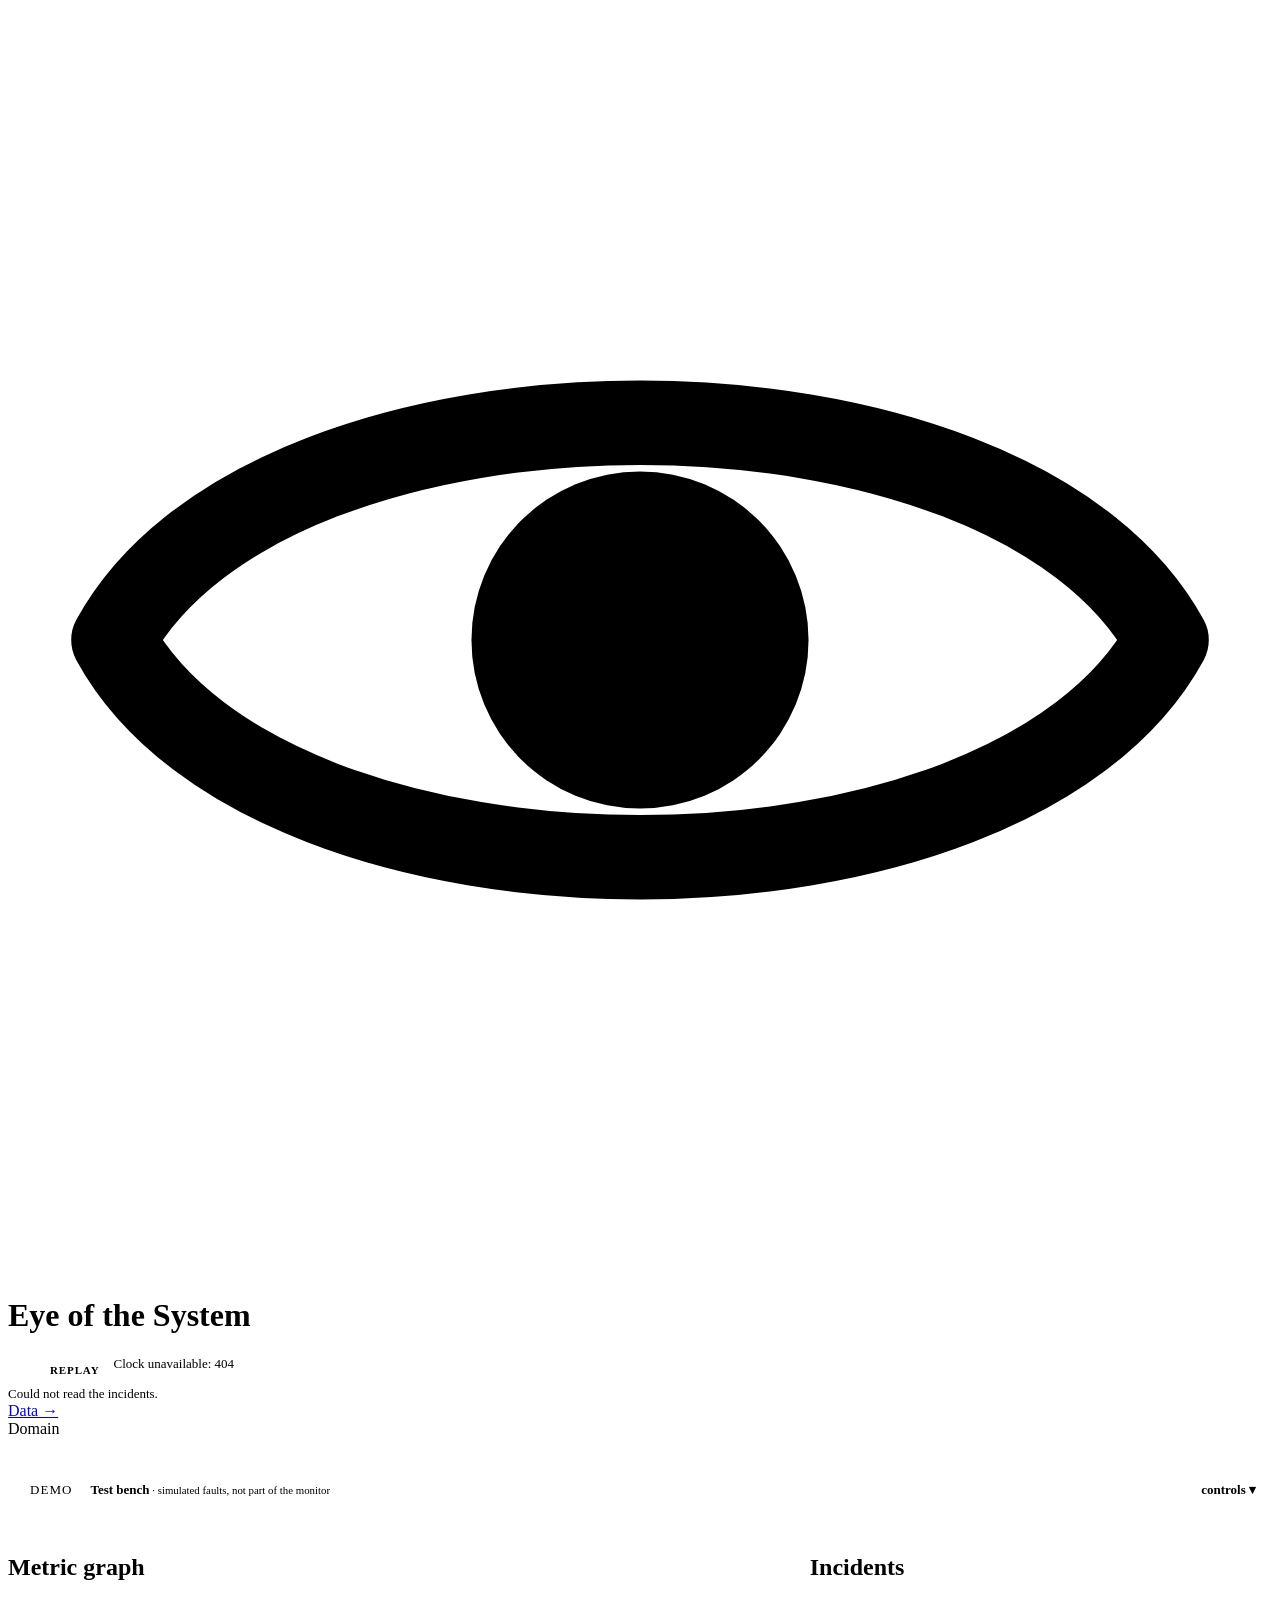
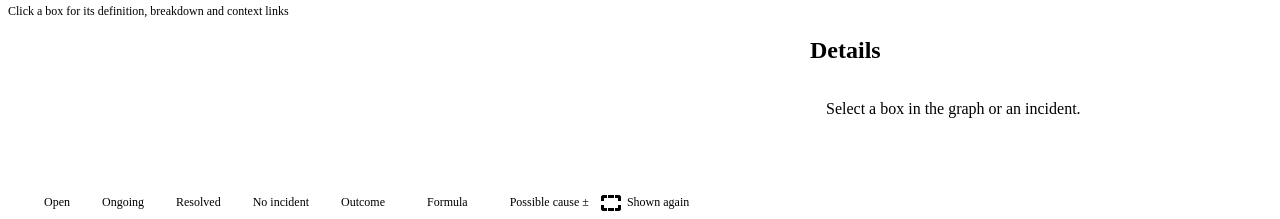
==== commit 10322992: "feat(ui): console redesign - graphite on porcelain, data in mono, the trace from cause to outcome, "" ====
--- a/ui/static/index.html
+++ b/ui/static/index.html
@@ -8,116 +8,253 @@
 <link rel="stylesheet" href="/static/console.css">
 <style>
 /* the title and the domain selector stay at the top while the page scrolls */
-.sticky-top { position: sticky; top: 0; z-index: 10; background: var(--bg); border-bottom: 1px solid var(--line); margin-bottom: 16px; }
-.sticky-top .top { padding: 16px 0 8px; }
-/* domain selector: the main control */
-#domains { display: flex; flex-wrap: wrap; gap: 8px; padding: 8px 0 16px; }
-.chip { display: inline-flex; gap: 8px; align-items: baseline; padding: 8px 16px; }
-.chip .n { color: var(--hot); font-weight: 700; }
-.chip.on .n { color: var(--sel-fg); }
-/* demo controls: folded, clearly marked */
-#demo-controls { background: var(--block); border-radius: 8px; margin-bottom: 24px; }
-#demo-controls summary { cursor: pointer; padding: 8px 16px; list-style: none; display: flex; gap: 16px; align-items: center; color: var(--muted); }
+.sticky-top { position: sticky; top: 0; z-index: 10; background: var(--block); border-bottom: 1px solid var(--line); margin-bottom: 16px; }
+/* the replay clock: an instrument readout; its value moving is what shows the system is live */
+.clock { display: flex; align-items: baseline; gap: 8px; padding-left: 24px; border-left: 1px solid var(--line); min-height: 28px; }
+.clock-mode { align-self: center; display: inline-flex; align-items: center; gap: 6px; font-size: 11px; font-weight: 600; letter-spacing: .08em; text-transform: uppercase; color: var(--muted); border: 1px solid var(--line); border-radius: 4px; padding: 0 6px; line-height: 18px; white-space: nowrap; }
+.clock-mode::before { content: ""; width: 6px; height: 6px; border-radius: 50%; background: var(--accent); }
+.clock-mode.live::before { background: var(--ok); }
+#clock { font-family: var(--mono); font-size: 13px; color: var(--muted); }
+#clock .clock-date { white-space: nowrap; }
+#clock .clock-hour { font-size: 18px; font-weight: 600; color: var(--ink); margin-left: 8px; letter-spacing: -.01em; white-space: nowrap; }
+.clock-note { font-size: 12px; color: var(--muted); white-space: nowrap; }
+.counts { display: flex; flex-wrap: wrap; gap: 4px 16px; font-size: 13px; color: var(--muted); }
+.count { white-space: nowrap; }
+.count b { font: 600 14px var(--mono); color: var(--st); margin-right: 4px; }
+.count.zero b { color: var(--muted); }
+#exbadge:empty, #notice:empty { display: none; }
+/* the example badge takes only the room the bar has left (never a second row): the clock's note gives way to it */
+#exbadge { flex: 1 1 0; min-width: 0; display: flex; }
+#exbadge .pill.example { min-width: 0; white-space: nowrap; overflow: hidden; text-overflow: ellipsis; }
+.top:has(#exbadge:not(:empty)) .clock-note { display: none; }
+#notice { font-size: 13px; color: var(--hot); }
+/* domain selector: the main control, a compact segmented control */
+.domain-row { display: flex; align-items: center; gap: 16px; padding: 0 0 8px; min-width: 0; }
+#domains { display: flex; gap: 2px; padding: 2px; background: var(--bg); border: 1px solid var(--line); border-radius: 8px; overflow-x: auto; max-width: 100%; scrollbar-width: thin; }
+.chip { display: inline-flex; gap: 6px; align-items: center; border: 0; background: transparent; color: var(--muted); border-radius: 6px; padding: 2px 12px; min-height: 28px; white-space: nowrap; }
+.chip:hover { color: var(--ink); background: var(--block); }
+.chip.on, .chip.on:hover { background: var(--sel-bg); color: var(--sel-fg); }
+.chip .n { font: 600 11px/16px var(--mono); color: var(--hot); background: var(--hot-bg); border-radius: 4px; padding: 0 4px; min-width: 16px; text-align: center; }
+.chip.on .n { color: var(--sel-fg); background: var(--hot); }
+/* demo controls: a test bench outside the monitor (the dashed edge), folded, clearly marked */
+#demo-controls { border: 1px dashed var(--edge); border-radius: 8px; margin-bottom: 16px; }
+#demo-controls summary { cursor: pointer; padding: 8px 16px; list-style: none; display: flex; gap: 12px; align-items: center; min-height: 40px; color: var(--muted); font-size: 13px; white-space: nowrap; }
 #demo-controls summary::-webkit-details-marker { display: none; }
-.demo-tag { white-space: nowrap; font-size: 12px; font-weight: 700; letter-spacing: .08em; border: 1px solid var(--accent); border-radius: 4px; padding: 0 8px; color: var(--ink); }
-.demo-tag small { font-weight: 400; letter-spacing: 0; color: var(--muted); margin-left: 8px; }
-.controls { display: flex; flex-wrap: wrap; gap: 8px 24px; padding: 8px 16px 16px; align-items: center; }
-.controls .grp { display: flex; gap: 8px; align-items: center; }
-.controls label { color: var(--muted); font-size: 12px; }
-.controls select, .controls button { background: var(--bg); }
-#toast { margin-left: auto; color: var(--muted); min-height: 24px; }
+#demo-controls summary:hover .bench-toggle { color: var(--accent); }
+.demo-tag { white-space: nowrap; font: 600 11px/18px var(--mono); letter-spacing: .08em; border: 1px dashed var(--ink); border-radius: 4px; padding: 0 6px; color: var(--ink); }
+.bench { overflow: hidden; text-overflow: ellipsis; min-width: 0; }
+.bench b { color: var(--ink); font-weight: 600; }
+.bench-toggle { margin-left: auto; font-weight: 600; color: var(--ink); }
+.bench-toggle::after { content: " \25BE"; }
+#demo-controls[open] .bench-toggle::after { content: " \25B4"; }
+.controls { display: flex; flex-wrap: wrap; gap: 16px 32px; padding: 16px; align-items: flex-end; border-top: 1px dashed var(--line); }
+.controls .grp { display: grid; gap: 4px; }
+.controls .grp > div { display: flex; flex-wrap: wrap; gap: 8px; }
+.controls label { font-size: 11px; font-weight: 600; letter-spacing: .08em; text-transform: uppercase; color: var(--muted); }
+#toast { flex: 1 1 240px; color: var(--muted); font-size: 13px; min-height: 24px; align-self: center; }
+#toast:empty { flex: 0 0 0; min-height: 0; }      /* no blank row in the bench until there is a message */
 /* layout */
-main { display: grid; grid-template-columns: minmax(0, 2fr) minmax(320px, 1fr); gap: 24px; padding-bottom: 48px; align-items: start; }
-/* the graph stays in view while the long report on the right is read */
-#graph-card { position: sticky; top: calc(var(--top-h, 120px) + 16px); display: flex; flex-direction: column; max-height: calc(100vh - var(--top-h, 120px) - 32px); }
-#graphwrap { flex: 1 1 auto; min-height: 160px; overflow: auto; padding: 8px 24px; }
-.legend { display: flex; flex-wrap: wrap; gap: 0 24px; padding: 8px 24px 16px; color: var(--muted); font-size: 12px; }
-.legend i { display: inline-block; width: 8px; height: 8px; border-radius: 2px; margin-right: 8px; border: 1.5px solid; vertical-align: 0; }
-#extra { padding: 0 24px 24px; color: var(--muted); font-size: 12px; }
+main { display: grid; grid-template-columns: minmax(0, 1.7fr) minmax(380px, 1fr); gap: 16px; padding-bottom: 48px; align-items: start; }
+/* the graph stays in view while the long report on the right is read. Its card is as tall as the screen below the
+   folded test bench, so the whole tree, the legend and the extra metrics show at load and while scrolling (fitGraph) */
+#graph-card { position: sticky; top: calc(var(--top-h, 99px) + 16px); display: flex; flex-direction: column; max-height: calc(100vh - var(--top-h, 99px) - var(--bench-h, 42px) - 48px); }
+#graphwrap { flex: 1 1 auto; min-height: 160px; overflow: auto; padding: 4px 16px; }
+.hint { margin-left: auto; font-size: 12px; color: var(--muted); }
+.legend { display: flex; flex-wrap: wrap; gap: 4px 12px; padding: 8px 16px; border-top: 1px solid var(--line); color: var(--muted); font-size: 12px; }
+.legend span { display: inline-flex; align-items: center; gap: 6px; white-space: nowrap; }
+.sw { display: inline-block; width: 14px; height: 10px; border-radius: 3px; border: 1px solid var(--edge); background: var(--block); }
+.sw.st-open, .sw.st-ongoing, .sw.st-resolved { border-color: var(--st); background: var(--st-bg); }
+.sw.outcome { background: var(--ink); border-color: var(--ink); }
+.sw.again { border-style: dashed; }
+.legend svg { width: 24px; height: 10px; }
+.legend line { stroke: var(--edge); stroke-width: 1.5; }
+.legend line.may { stroke: var(--accent); stroke-dasharray: 4 3; }
+/* metrics with no place on a formula tree: one quiet row under the legend, scrolling sideways when it is long */
+#extra { display: flex; align-items: center; gap: 4px; padding: 8px 16px; border-top: 1px solid var(--line); color: var(--muted); font-size: 12px; white-space: nowrap; overflow-x: auto; scrollbar-width: thin; }
 #extra:empty { display: none; }
-#extra button { margin: 8px 8px 0 0; padding: 0 8px; font-size: 12px; background: var(--bg); }
+#extra button { flex: none; margin: 0; padding: 0 8px; min-height: 24px; font: 400 12px var(--mono); background: var(--surface); }
+#extra button:first-of-type { margin-left: 8px; }
 /* graph */
-svg text { font-family: var(--ui); }
-.node rect { fill: var(--bg); stroke: var(--edge); stroke-width: 1.2; }
-.node text { fill: var(--ink); font-size: 13px; text-anchor: middle; }
-.node.repeated rect { stroke-dasharray: 4 3; }
+svg#g { display: block; width: 100%; height: auto; margin: 0 auto; }      /* sized by fitGraph */
+svg#g:empty { display: none; }
+svg text { font-family: var(--mono); }
+.node { cursor: pointer; }
+.node:focus { outline: none; }
+.node rect { fill: var(--block); stroke: var(--edge); stroke-width: 1; }
+.node text { fill: var(--ink); font-size: 12px; text-anchor: middle; }
+.node.repeated rect { stroke-dasharray: 3 3; }
 .node.context text { fill: var(--muted); } .node.context rect { stroke: var(--line); }
-.node.h-open rect { stroke: var(--hot); fill: var(--hot-bg); stroke-width: 2; }
-.node.h-ongoing rect { stroke: var(--amber); fill: var(--amber-bg); stroke-width: 2; }
-.node.h-resolved rect { stroke: var(--ok); fill: var(--ok-bg); stroke-width: 1.6; }
-.node.picked rect { stroke: var(--accent); stroke-width: 3; }
-.node { cursor: pointer; }
-.edge { fill: none; stroke: var(--edge); stroke-width: 1.2; }
-.dim .node, .dim .edge { opacity: .35; } .dim .node.on, .dim .edge.on { opacity: 1; }
-.dim .edge.on { stroke: var(--hot); stroke-width: 2; }
-.edge.may { stroke-dasharray: 4 3; stroke: var(--muted); opacity: .5; }
-.sign { fill: var(--muted); font: 700 13px var(--ui); text-anchor: middle; }
+.node.h-open rect { stroke: var(--hot); fill: var(--hot-bg); stroke-width: 1.5; }
+.node.h-ongoing rect { stroke: var(--amber); fill: var(--amber-bg); stroke-width: 1.5; }
+.node.h-resolved rect { stroke: var(--ok); fill: var(--ok-bg); stroke-width: 1.5; }
+.node.root rect { fill: var(--ink); stroke: var(--ink); }      /* the outcome everything adds up to */
+.node.root text { fill: var(--block); font-weight: 600; }
+.node.root.h-open rect { fill: var(--ink); stroke: var(--hot); stroke-width: 3; }
+.node.root.h-ongoing rect { fill: var(--ink); stroke: var(--amber); stroke-width: 3; }
+.node.root.h-resolved rect { fill: var(--ink); stroke: var(--ok); stroke-width: 3; }
+.node.picked rect, .node:focus-visible rect { stroke: var(--accent); stroke-width: 2.5; }
+.edge { fill: none; stroke: var(--edge); stroke-width: 1.25; }
+.edge.may { stroke: var(--accent); stroke-dasharray: 4 3; opacity: .8; }
+.sign { fill: var(--accent); font: 600 13px var(--mono); text-anchor: middle; }
+.dim .node, .dim .edge, .dim .sign { opacity: .4; } .dim .node.on, .dim .edge.on { opacity: 1; }
+.dim .edge.on { stroke: var(--st, var(--hot)); stroke-width: 2.25; }
+.dim .node.on rect { stroke: var(--st, var(--hot)); fill: var(--st-bg, var(--hot-bg)); stroke-width: 1.75; }
+.dim .node.root.on rect { fill: var(--st, var(--hot)); }
+.dim .node.root.on text { fill: var(--block); }
+.dim .node.moved rect { stroke-width: 2.5; }
+.moved-tag rect { fill: var(--st-bg, var(--hot-bg)); stroke: var(--st, var(--hot)); stroke-width: 1; }
+.moved-tag text { fill: var(--st, var(--hot)); font-size: 11px; font-weight: 600; }
+/* the trace: the selected incident's path drawn once, from the moved rate up to the outcome */
+.trace-line { fill: none; stroke: var(--st, var(--hot)); stroke-width: 2.25; stroke-linecap: round; }
+.tracing .edge.on { stroke: var(--edge); stroke-width: 1.25; }
 /* right side */
-#side { display: grid; gap: 24px; }
-#feed { max-height: 232px; overflow: auto; padding-bottom: 8px; }
-.inc { display: grid; grid-template-columns: 88px 1fr auto; gap: 0 16px; padding: 8px 24px; cursor: pointer; align-items: baseline; }
-.inc.sel { background: var(--hot-bg); }
-.inc .t { font-weight: 500; } .inc .m { color: var(--muted); font-size: 12px; } .inc > .m:last-child { white-space: nowrap; }
-.detail { padding: 8px 24px 24px; display: grid; gap: 24px; }
-.detail h3 { margin: 0 0 8px; font-size: 12px; font-weight: 700; letter-spacing: .06em; text-transform: uppercase; color: var(--muted); }
-.bar { height: 4px; background: var(--line); border-radius: 2px; overflow: hidden; margin: 4px 0 8px; } .bar i { display: block; height: 100%; background: var(--hot); }
-.hyp { margin-bottom: 16px; } .hyp ul, ol { margin: 4px 0 0; padding-left: 24px; color: var(--muted); }
-.detail .empty, #feed .empty { padding: 8px 0 16px; }
-svg#g { min-width: 720px; }                       /* keep the boxes readable; the card scrolls sideways instead */
-#demo-controls summary { white-space: nowrap; }
-@media (max-width: 900px) { main { grid-template-columns: 1fr; } .page { padding: 0 16px; }
+#side { display: grid; gap: 16px; min-width: 0; }
+#feed { max-height: 312px; overflow: auto; container-type: inline-size; }
+.inc { display: grid; grid-template-columns: 80px minmax(0, 1fr) auto; gap: 0 12px; padding: 8px 16px 8px 13px; border-left: 3px solid var(--st); border-bottom: 1px solid var(--line); cursor: pointer; align-items: center; }
+.inc:hover { background: var(--surface); }
+.inc.sel { background: var(--accent-bg); border-left-color: var(--accent); }
+.inc.quiet { border-left-color: var(--edge); }
+.inc.quiet .pill, .inc.quiet .chg, .inc.quiet .inc-metric { color: var(--muted); }
+.inc-main, .inc-meta { display: grid; min-width: 0; }
+.inc-line { display: flex; gap: 8px; align-items: baseline; min-width: 0; }
+.inc-metric { font-size: 13px; font-weight: 600; overflow: hidden; text-overflow: ellipsis; white-space: nowrap; }
+.inc-sub { font-size: 12px; color: var(--muted); overflow: hidden; text-overflow: ellipsis; white-space: nowrap; }
+.inc-sub .mono { font-size: 11px; }
+.inc-meta { text-align: right; font-size: 12px; white-space: nowrap; max-width: 10em; }      /* the first-seen time; a long id is cut, never the metric */
+.inc-meta .muted { font-size: 11px; overflow: hidden; text-overflow: ellipsis; }
+/* a narrow feed (a 1024 px screen, a phone): the time and id go under the metric */
+@container (max-width: 430px) { .inc { grid-template-columns: 76px minmax(0, 1fr); }
+  .inc-meta { grid-column: 2; display: flex; gap: 8px; text-align: left; min-width: 0; max-width: none; } }
+.chg { font-family: var(--mono); white-space: nowrap; }
+.chg.bad { color: var(--hot); } .chg.good { color: var(--ok); }
+.detail.st-explained .chg, .detail.st-pending .chg { color: var(--muted); }      /* not alerts: no alarm colour */
+#detail-card { container-type: inline-size; }
+#detail-title .head-id { font: 600 13px var(--mono); letter-spacing: 0; text-transform: none; color: var(--ink); margin-left: 4px; }
+#detail-card .card-head { flex-wrap: nowrap; }      /* a long id is cut; the status stays on the line */
+#detail-title { min-width: 0; overflow: hidden; text-overflow: ellipsis; white-space: nowrap; }
+#detail-status { margin-left: auto; flex: none; }
+.detail { padding: 16px; display: grid; gap: 24px; min-width: 0; }
+.detail h3 { margin: 0 0 8px; font-size: 11px; font-weight: 600; letter-spacing: .08em; text-transform: uppercase; color: var(--muted); }
+.detail p { margin: 0; }
+.readout { display: grid; grid-template-columns: repeat(4, minmax(0, 1fr)); border: 1px solid var(--line); border-radius: 8px; }
+.readout .cell { padding: 8px 12px 12px; min-width: 0; }
+.readout .cell + .cell { border-left: 1px solid var(--line); }
+.readout .label { display: block; white-space: nowrap; }
+.readout .big { display: block; margin-top: 4px; font-family: var(--mono); font-weight: 500; font-size: clamp(18px, 5cqi, 28px); line-height: 1.15; letter-spacing: -.02em; white-space: nowrap; }
+@container (max-width: 400px) { .readout { grid-template-columns: repeat(2, minmax(0, 1fr)); } .readout .cell:nth-child(3) { border-left: 0; }
+  .readout .cell:nth-child(n+3) { border-top: 1px solid var(--line); } .readout .big { font-size: 24px; } }
+.brief-sec { background: var(--surface); border: 1px solid var(--line); border-radius: 8px; padding: 12px 16px; }
+.brief { font-size: 15px; line-height: 1.55; }
+.detail .brief-note { margin-top: 8px; font-size: 12px; color: var(--muted); }
+.row2 { display: flex; justify-content: space-between; gap: 12px; align-items: baseline; font-size: 13px; }
+.contrib + .contrib { margin-top: 12px; }
+.bar { height: 4px; background: var(--line); border-radius: 2px; overflow: hidden; margin: 4px 0; } .bar i { display: block; height: 100%; background: var(--st, var(--hot)); }
+.small { font-size: 12px; }
+.loc { display: grid; grid-template-columns: minmax(0, 1fr) 56px 96px; gap: 12px; padding: 4px 0; font-size: 12px; border-bottom: 1px solid var(--line); align-items: baseline; }
+.loc > span:nth-child(n+2) { text-align: right; }
+.loc.head { padding-top: 0; font-size: 11px; color: var(--muted); }
+.loc:last-child { border-bottom: 0; }
+.loc .seg { overflow-wrap: anywhere; }
+.loc.chosen .seg { font-weight: 600; }
+.chosen-tag { font-family: var(--ui); font-size: 10px; font-weight: 600; letter-spacing: .08em; text-transform: uppercase; color: var(--accent); margin-left: 8px; }
+.hyp { display: grid; grid-template-columns: 92px minmax(0, 1fr); gap: 0 12px; padding: 12px 0; border-top: 1px solid var(--line); }
+.hyp:first-of-type { border-top: 0; padding-top: 0; }
+.verdict { justify-self: start; align-self: start; font-size: 11px; font-weight: 600; letter-spacing: .08em; text-transform: uppercase; line-height: 18px; padding: 0 6px; border-radius: 4px; white-space: nowrap; color: var(--muted); border: 1px solid var(--line); }
+.verdict.supported { color: var(--ok); background: var(--ok-bg); border-color: var(--ok-bg); }
+.verdict.plausible { color: var(--amber); background: var(--amber-bg); border-color: var(--amber-bg); }
+.hyp-cause { font-size: 14px; line-height: 20px; }
+.hyp.rejected .hyp-cause { color: var(--muted); }
+.hyp-meta { font: 400 11px/16px var(--mono); color: var(--muted); }
+.evidence, .uncertain { margin: 4px 0 0; padding-left: 16px; color: var(--muted); font-size: 13px; }
+.evidence li + li, .uncertain li + li { margin-top: 2px; }
+ol.trail { list-style: none; margin: 0; padding: 0; }
+ol.trail li { position: relative; padding: 0 0 12px 24px; }
+ol.trail li::before { content: ""; position: absolute; left: 4px; top: 14px; bottom: -5px; width: 1px; background: var(--line); }
+ol.trail li:last-child { padding-bottom: 0; }
+ol.trail li:last-child::before { display: none; }
+ol.trail li::after { content: ""; position: absolute; left: 0; top: 5px; width: 9px; height: 9px; border-radius: 50%; background: var(--block); border: 1.5px solid var(--edge); }
+ol.trail li:last-child::after { background: var(--st, var(--ink)); border-color: var(--st, var(--ink)); }
+.step-head { display: flex; flex-wrap: wrap; gap: 0 8px; align-items: baseline; }
+.verb { font-family: var(--mono); font-size: 14px; font-weight: 600; font-variant-caps: all-small-caps; letter-spacing: .06em; }
+.step-target { font-family: var(--mono); font-size: 12px; color: var(--muted); }
+.step-result { font-size: 13px; overflow-wrap: anywhere; }
+.summary { font-size: 13px; }
+.detail .about { margin-bottom: 8px; }
+.involved { margin: 0 8px 8px 0; font: 400 12px var(--mono); }
+.detail .empty, #feed .empty { padding: 16px; }
+.detail .empty { padding: 0; }
+@media (max-width: 1180px) { .clock-note { display: none; } }
+@media (max-width: 900px) { main { grid-template-columns: minmax(0, 1fr); } .page { padding: 0 16px; }
   #graph-card { position: static; max-height: none; } #graphwrap { max-height: 70vh; } }
-@media (max-width: 600px) { .sticky-top { position: static; }   /* on a phone the chips would take too much of the screen */
-  .demo-tag small { display: none; } #graphwrap { padding: 8px 16px; } }
+@media (max-width: 600px) { .sticky-top { position: static; }   /* on a phone the bar would take too much of the screen */
+  .brand { flex: 1 1 auto; } .top > .navlink { order: 1; } .top > .clock, .top > .counts, .top > #exbadge, .top > #notice { order: 2; }
+  .top .counts.grow { margin-left: 0; }
+  #exbadge { flex-basis: 100%; } #exbadge .pill.example { white-space: normal; }
+  .clock { padding-left: 0; border-left: 0; } .bench small, .hint { display: none; } #graphwrap { padding: 8px; }
+  .domain-row .label { display: none; }
+  .inc { grid-template-columns: 76px minmax(0, 1fr); } .inc-meta { grid-column: 2; display: flex; gap: 8px; text-align: left; min-width: 0; }
+  .hyp { grid-template-columns: minmax(0, 1fr); } .hyp .verdict { margin-bottom: 4px; } }
 </style>
 </head>
 <body>
+<div class="sticky-top">
+  <div class="page">
+    <header class="top">
+      <div class="brand">
+        <svg class="mark" viewBox="0 0 24 24" aria-hidden="true"><path d="M2 12C5 6.5 19 6.5 22 12C19 17.5 5 17.5 2 12Z" fill="none" stroke="currentColor" stroke-width="1.6" stroke-linejoin="round"/><circle class="pupil" cx="12" cy="12" r="3.2"/></svg>
+        <h1>Eye of the System</h1>
+      </div>
+      <div class="clock" title="The newest hour of simulated data the monitor has read">
+        <span class="clock-mode" id="clock-mode">Replay</span>
+        <span id="clock">connecting...</span>
+        <span class="clock-note" id="clock-note"></span>
+      </div>
+      <span id="exbadge"></span>
+      <span id="notice" role="status"></span>
+      <div class="counts grow" id="counts" aria-label="Incidents by status"></div>
+      <a class="navlink" href="/data">Data &rarr;</a>
+    </header>
+    <div class="domain-row"><span class="label">Domain</span><nav id="domains" aria-label="Business domain"></nav></div>
+  </div>
+</div>
+
 <div class="page">
-<div class="sticky-top">
-  <header class="top">
-    <h1>Eye of the System</h1>
-    <span class="muted" id="clock">connecting...</span>
-    <span id="exbadge"></span>
-    <span class="muted" id="notice" role="status"></span>
-    <a class="grow" href="/data">Data &rarr;</a>
-  </header>
-  <nav id="domains" aria-label="Business domain"></nav>
-</div>
-
 <details id="demo-controls">
-  <summary><span class="demo-tag" title="These buttons write simulated faults into the simulator. The monitor cannot see them; it has to find them in the data.">DEMO<small>simulated faults, not part of the monitor</small></span> controls &#9662;</summary>
+  <summary><span class="demo-tag" title="These buttons write simulated faults into the simulator. The monitor cannot see them; it has to find them in the data.">DEMO</span><span class="bench"><b>Test bench</b><small> &middot; simulated faults, not part of the monitor</small></span><span class="bench-toggle">controls</span></summary>
   <div class="controls">
     <div class="grp"><label>Fault</label>
-      <select id="f-kind"></select><select id="f-country"></select><select id="f-platform"></select><select id="f-category"></select>
-      <button id="f-go">Inject fault</button></div>
+      <div><select id="f-kind"></select><select id="f-country"></select><select id="f-platform"></select><select id="f-category"></select>
+      <button id="f-go" class="primary">Inject fault</button></div></div>
     <div class="grp" id="end-grp" hidden><label>In progress</label>
-      <select id="end-select"></select><button id="end-go">End it (rollback)</button></div>
+      <div><select id="end-select"></select><button id="end-go">End it (rollback)</button></div></div>
     <div class="grp"><label>Innocent change</label>
-      <select id="pr-country"></select><button id="pr-go">Promo (12 h)</button></div>
+      <div><select id="pr-country"></select><button id="pr-go">Promo (12 h)</button></div></div>
     <div class="grp"><label>Data</label>
-      <select id="dd-source"></select><button id="dd-go">Arrives 2 h late</button></div>
-    <div class="grp"><label>New metric</label><button id="nm-go">Add refund_rate</button></div>
+      <div><select id="dd-source"></select><button id="dd-go">Arrives 2 h late</button></div></div>
+    <div class="grp"><label>New metric</label><div><button id="nm-go">Add refund_rate</button></div></div>
     <div id="toast" role="status"></div>
   </div>
 </details>
 
 <main>
   <section class="card" id="graph-card">
-    <h2 id="graph-title">Metric graph</h2>
+    <div class="card-head"><h2 id="graph-title">Metric graph</h2><span class="hint">Click a box for its definition, breakdown and context links</span></div>
     <div id="graphwrap"><svg id="g"></svg></div>
     <div class="legend" aria-hidden="true">
-      <span><i style="border-color:var(--hot);background:var(--hot-bg)"></i>in an open incident</span>
-      <span><i style="border-color:var(--amber);background:var(--amber-bg)"></i>ongoing</span>
-      <span><i style="border-color:var(--ok);background:var(--ok-bg)"></i>resolved</span>
-      <span><i style="border-color:var(--edge)"></i>no incident</span>
-      <span>solid line: formula. Dashed line with + or &minus;: possible cause. Definition, breakdown and context links are listed when you click a box.</span>
-      <span>dashed box: shown again under another parent.</span>
+      <span><i class="sw st-open"></i>Open</span>
+      <span><i class="sw st-ongoing"></i>Ongoing</span>
+      <span><i class="sw st-resolved"></i>Resolved</span>
+      <span><i class="sw"></i>No incident</span>
+      <span><i class="sw outcome"></i>Outcome</span>
+      <span><svg viewBox="0 0 24 10"><line x1="0" y1="5" x2="24" y2="5"/></svg>Formula</span>
+      <span><svg viewBox="0 0 24 10"><line class="may" x1="0" y1="5" x2="24" y2="5"/></svg>Possible cause &plusmn;</span>
+      <span title="The same metric under a second parent"><i class="sw again"></i>Shown again</span>
     </div>
     <div id="extra"></div>
   </section>
   <aside id="side">
-    <section class="card"><h2 id="feed-title">Incidents</h2><div id="feed"></div></section>
-    <section class="card"><h2 id="detail-title">Details</h2><div id="detail" class="detail"><div class="empty">Select a box in the graph or an incident.</div></div></section>
+    <section class="card"><div class="card-head"><h2 id="feed-title">Incidents</h2></div><div id="feed"></div></section>
+    <section class="card" id="detail-card"><div class="card-head"><h2 id="detail-title">Details</h2><span id="detail-status"></span></div><div id="detail" class="detail"><div class="empty">Select a box in the graph or an incident.</div></div></section>
   </aside>
 </main>
 </div>
@@ -128,7 +265,7 @@
   var $ = function (id) { return document.getElementById(id); };
   var graph = null, meta = {}, domains = [], domOf = {}, incidents = [], example = false, skipped = 0, graphKey = '';
   var dom = 'all', selInc = null, selNode = null, mode = 'incident', drawn = null;
-  var LIVE = ['open', 'ongoing'], COUNTED = ['open', 'ongoing', 'resolved'];
+  var LIVE = ['open', 'ongoing'], COUNTED = ['open', 'ongoing', 'resolved'], KNOWN = ['open', 'ongoing', 'resolved', 'explained', 'pending'];
 
   // anything the monitor writes may have the wrong type: show it as text, never let it stop the page
   function str(v) { return v == null ? '' : (typeof v === 'object' ? JSON.stringify(v) : String(v)); }
@@ -144,6 +281,21 @@
   function toast(msg) { $('toast').textContent = msg; }
   function num(n) { return typeof n === 'number' && isFinite(n) ? n : null; }
   function fmt(n, d) { n = num(Number(n)); return n == null ? '-' : n.toLocaleString('en', { maximumFractionDigits: d == null ? 1 : d }); }
+  // a readout figure: whole numbers from 100 up, two decimals from 1, three significant digits below
+  function short(n) {
+    n = num(n); if (n == null) return '–';
+    var a = Math.abs(n);
+    return a >= 100 ? n.toLocaleString('en', { maximumFractionDigits: 0 }) : a >= 1 ? n.toLocaleString('en', { maximumFractionDigits: 2 })
+      : n.toLocaleString('en', { maximumSignificantDigits: 3 });
+  }
+  function signed(s) { return s.charAt(0) === '-' ? '−' + s.slice(1) : s; }      // a true minus sign
+  function pct(n) { n = num(n); return n == null ? '–' : (n > 0 ? '+' : '') + signed(fmt(n)) + '%'; }
+  // is this change good or bad for the business? by the metric's own direction (up or down is good)
+  function tone(metric, delta) {
+    var d = obj(meta[metric]).direction; delta = num(delta);
+    if (!delta || (d !== 'up' && d !== 'down')) return '';
+    return (d === 'up') === (delta > 0) ? 'good' : 'bad';
+  }
   function segText(s) { var o = obj(s), k = Object.keys(o); return k.length ? k.map(function (x) { return str(o[x]); }).join(' x ') : 'all'; }
   function when(t) { return str(t).replace('T', ' ').replace(':00Z', '').replace(/-/g, '‑'); }
   function svg(tag, attrs, parent) { var e = document.createElementNS(NS, tag); for (var k in attrs) e.setAttribute(k, attrs[k]); if (parent) parent.appendChild(e); return e; }
@@ -161,6 +313,7 @@
     return Object.keys(s);
   }
   function status(i) { return str(i.status) || 'open'; }
+  function stOf(i) { var s = status(i); return 'st-' + (KNOWN.indexOf(s) >= 0 ? s : 'other'); }
   function touches(i, d) { return d === 'all' || incidentNodes(i).some(function (m) { return domainOf(m) === d; }); }
   function inScope() { return incidents.filter(function (i) { return touches(i, dom); }); }
   function liveCount(d) { return incidents.filter(function (i) { return LIVE.indexOf(status(i)) >= 0 && touches(i, d); }).length; }
@@ -176,6 +329,16 @@
       b.onclick = function () { dom = d.id; selNode = null; mode = 'incident'; var s = inScope(); selInc = s.length ? s[0].id : null; renderAll(); };
       nav.appendChild(b);
     });
+    renderCounts();
+  }
+  // the top bar: how many incidents are in each state, across every domain; explained and pending are not alerts
+  function renderCounts() {
+    var c = $('counts'); c.textContent = '';
+    KNOWN.forEach(function (s) {
+      var k = incidents.filter(function (i) { return status(i) === s; }).length;
+      if (!k && COUNTED.indexOf(s) < 0) return;
+      c.appendChild(el('span', 'count st-' + s + (k ? '' : ' zero'), [el('b', null, [String(k)]), s]));
+    });
   }
 
   // ------------------------------------------------------------- graph
@@ -185,16 +348,26 @@
     if (domainOf(n.metric) === dom || kids.length) return { metric: n.metric, role: n.role, repeated: n.repeated, children: kids };
     return null;
   }
-  function layout(root, y0) {
-    var nodes = [], edges = [], leaf = 0, DX = 180, DY = 36;
+  // Boxes hold metric names in a 12px mono face: each column is as wide as its longest name, so the deep trees fit
+  // the card without shrinking the text more than they must; rows are dense enough for the whole tree at 1280x800.
+  var CHAR = 7.2, NODE_H = 22, DY = 30, GAP = 24;
+  function columns(roots) {
+    var chars = [], x = [], hw = [], at = 8;
+    var walk = function (n, d) { chars[d] = Math.max(chars[d] || 0, str(n.metric).length); list(n.children).forEach(function (c) { walk(c, d + 1); }); };
+    roots.forEach(function (r) { walk(r, 0); });
+    chars.forEach(function (c, d) { var w = Math.max(72, Math.ceil(c * CHAR) + 14); hw[d] = w / 2; x[d] = at + w / 2; at += w + GAP; });
+    return { x: x, hw: hw };
+  }
+  function layout(root, y0, cols) {
+    var nodes = [], edges = [], leaf = 0;
     (function walk(n, depth, parent) {
-      var item = { n: n, x: depth * DX + 80, y: 0 }, ys = [];
+      var item = { n: n, d: depth, x: cols.x[depth], hw: cols.hw[depth], y: 0 }, ys = [];
       list(n.children).forEach(function (c) { ys.push(walk(c, depth + 1, item).y); });
-      item.y = ys.length ? (Math.min.apply(null, ys) + Math.max.apply(null, ys)) / 2 : y0 + (leaf++) * DY + 24;
+      item.y = ys.length ? (Math.min.apply(null, ys) + Math.max.apply(null, ys)) / 2 : y0 + (leaf++) * DY + 28;
       nodes.push(item); if (parent) edges.push([parent, item]);
       return item;
     })(root, 0, null);
-    return { nodes: nodes, edges: edges, w: Math.max.apply(null, nodes.map(function (i) { return i.x; })) + 90, h: leaf * DY + 24 };
+    return { nodes: nodes, edges: edges, w: Math.max.apply(null, nodes.map(function (i) { return i.x + i.hw; })) + 8, h: leaf * DY + 18 };
   }
   function health() {
     var h = {}, rank = { open: 3, ongoing: 2, resolved: 1 };
@@ -213,50 +386,54 @@
     drawn = { edges: [], nodes: [] };
     var roots = list(graph && graph.trees).map(filterTree).filter(Boolean);
     if (!roots.length) { wrap.appendChild(el('div', 'empty', ['No formula tree for this domain.'])); renderExtra(null); return; }
-    var all = { nodes: [], edges: [], w: 0, h: 0 };
+    var cols = columns(roots), all = { nodes: [], edges: [], w: 0, h: 0 };
     roots.forEach(function (r) {
-      var L = layout(r, all.h);
+      var L = layout(r, all.h, cols);
       all.nodes = all.nodes.concat(L.nodes); all.edges = all.edges.concat(L.edges);
       all.w = Math.max(all.w, L.w); all.h += L.h + 8;
     });
-    g.setAttribute('viewBox', '0 0 ' + all.w + ' ' + all.h); g.style.width = '100%'; g.style.height = 'auto';
-    var ge = svg('g', {}, g), gn = svg('g', {}, g), shown = {}, pos = {};
+    g.setAttribute('viewBox', '0 0 ' + all.w + ' ' + all.h);
+    var ge = svg('g', {}, g), gt = svg('g', {}, g), gn = svg('g', {}, g), gm = svg('g', {}, g), shown = {}, pos = {};
+    drawn.layer = gt; drawn.tags = gm;
     all.edges.forEach(function (pair) {
-      var a = pair[0], b = pair[1], x1 = a.x + 75, x2 = b.x - 75, c = (x2 - x1) / 2;
+      var a = pair[0], b = pair[1], x1 = a.x + a.hw, x2 = b.x - b.hw, c = (x2 - x1) / 2;
       var p = svg('path', { d: 'M' + x1 + ',' + a.y + ' C' + (x1 + c) + ',' + a.y + ' ' + (x2 - c) + ',' + b.y + ' ' + x2 + ',' + b.y, 'class': 'edge' }, ge);
-      drawn.edges.push({ el: p, from: a.n.metric, to: b.n.metric });
+      drawn.edges.push({ el: p, from: a.n.metric, to: b.n.metric, depth: b.d });
     });
     all.nodes.forEach(function (i) {
       shown[i.n.metric] = true; if (!pos[i.n.metric]) pos[i.n.metric] = i;
-      var gr = svg('g', { 'class': 'node' + (i.n.repeated ? ' repeated' : ''), tabindex: 0, role: 'button', 'aria-label': str(i.n.metric), transform: 'translate(' + (i.x - 75) + ',' + (i.y - 13) + ')' }, gn);
-      svg('rect', { width: 150, height: 26, rx: 6 }, gr);
-      var t = svg('text', { x: 75, y: 17 }, gr); t.textContent = str(i.n.metric);
+      var outcome = !!obj(meta[i.n.metric]).outcome;
+      var gr = svg('g', { 'class': 'node' + (i.n.repeated ? ' repeated' : '') + (outcome ? ' root' : ''), tabindex: 0, role: 'button', 'aria-label': str(i.n.metric), transform: 'translate(' + (i.x - i.hw) + ',' + (i.y - NODE_H / 2) + ')' }, gn);
+      svg('rect', { width: 2 * i.hw, height: NODE_H, rx: 6 }, gr);
+      var t = svg('text', { x: i.hw, y: NODE_H / 2, dy: '0.35em' }, gr); t.textContent = str(i.n.metric);
       var pick = function () { selNode = i.n.metric; mode = 'node'; renderDetail(); applyStyles(); };
       gr.addEventListener('click', pick);
       gr.addEventListener('keydown', function (e) { if (e.key === 'Enter' || e.key === ' ') { e.preventDefault(); pick(); } });
-      drawn.nodes.push({ el: gr, metric: i.n.metric });
+      drawn.nodes.push({ el: gr, metric: i.n.metric, item: i });
     });
     // possible causes: dashed lines with the direction of the effect, when both ends are on screen
     list(graph && graph.edges).filter(function (e) { return e.kind === 'may_affect' && pos[e.source] && pos[e.target]; }).forEach(function (e) {
       var a = pos[e.source], b = pos[e.target], mx = (a.x + b.x) / 2 + 40, my = (a.y + b.y) / 2;
-      svg('path', { d: 'M' + (a.x + 75) + ',' + a.y + ' Q' + (mx + 40) + ',' + my + ' ' + (b.x + 75) + ',' + b.y, 'class': 'edge may' }, ge);
+      svg('path', { d: 'M' + (a.x + a.hw) + ',' + a.y + ' Q' + (mx + 40) + ',' + my + ' ' + (b.x + b.hw) + ',' + b.y, 'class': 'edge may' }, ge);
       var s = svg('text', { x: mx + 28, y: my + 4, 'class': 'sign' }, ge); s.textContent = e.sign > 0 ? '+' : e.sign < 0 ? '−' : '?';
     });
     renderExtra(shown);
+    fitGraph();
     applyStyles();
   }
   function renderExtra(shown) {
     var x = $('extra'); x.textContent = '';
-    if (dom === 'all' || !graph) return;
+    if (!graph) return;
     var rest = (domains.filter(function (d) { return d.id === dom; })[0] || { metrics: [] }).metrics;
+    if (dom === 'all') rest = list(graph.nodes).filter(function (n) { return n.kind === 'metric'; }).map(function (n) { return n.id; });
     if (dom === 'other') rest = list(graph.nodes).filter(function (n) { return n.kind === 'metric' && !domOf[n.id]; }).map(function (n) { return n.id; });
     rest = rest.filter(function (m) { return !(shown && shown[m]) && meta[m]; });
     if (!rest.length) return;
-    x.appendChild(text('Also in this domain, not on the formula tree: '));
+    x.appendChild(text(dom === 'all' ? 'Not on the formula tree: ' : 'Also in this domain, not on the formula tree: '));
     rest.forEach(function (m) { var b = el('button', null, [m]); b.onclick = function () { selNode = m; mode = 'node'; renderDetail(); applyStyles(); }; x.appendChild(b); });
   }
   function applyStyles() {
-    if (!drawn) return;
+    if (!drawn || !drawn.layer) return;                      // nothing drawn yet, or no tree in this domain
     var h = health(), inc = incidents.filter(function (i) { return i.id === selInc; })[0], on = {};
     if (inc && mode === 'incident') {
       on[inc.metric] = true;
@@ -272,7 +449,10 @@
       list(inc.contributions).forEach(function (c) { if (!c || !c.node) return; on[c.node] = true; (path(inc.metric, c.node, {}) || []).forEach(function (m) { on[m] = true; }); });
       list(inc.trail).forEach(function (t) { t = obj(t); if (t.action === 'watch' && t.target && meta[t.target]) on[t.target] = true; });
     }
-    $('g').classList.toggle('dim', Object.keys(on).length > 0);
+    var g = $('g'), lit = Object.keys(on).length > 0;
+    g.classList.toggle('dim', lit);
+    KNOWN.concat(['other']).forEach(function (k) { g.classList.remove('st-' + k); });
+    if (lit) g.classList.add(stOf(inc));                     // the path takes the colour of the selected incident's status
     drawn.nodes.forEach(function (n) {
       var c = n.el.classList;
       ['h-open', 'h-ongoing', 'h-resolved'].forEach(function (k) { c.remove(k); });
@@ -282,8 +462,9 @@
       c.toggle('context', dom !== 'all' && domainOf(n.metric) !== dom);
     });
     drawn.edges.forEach(function (e) { e.el.classList.toggle('on', !!(on[e.from] && on[e.to])); });
-  }
-
+    markMoved(lit ? inc : null);
+    trace(lit ? inc : null);
+  }
   // --------------------------------------------------------- right side
   function renderFeed() {
     $('feed-title').textContent = 'Incidents' + (dom === 'all' ? '' : ' in ' + domainLabel(dom));
@@ -292,13 +473,17 @@
     if (!l.length) { f.appendChild(el('div', 'empty', [dom === 'all' ? 'No incidents. The monitor is watching.' : 'No incident touches this domain.'])); }
     l.forEach(function (i) {
       try {
-        var ch = obj(i.change);
-        var row = el('div', 'inc' + (i.id === selInc && mode === 'incident' ? ' sel' : ''), [
-          el('span', 'pill ' + status(i), [status(i)]),
-          el('span', null, [el('span', 't', [str(i.metric) + ' ' + (num(ch.delta_pct) != null ? fmt(ch.delta_pct) + '%' : '')]),
-                            el('div', 'm', [segText(i.segment) + ', first seen ' + when(i.first_seen)])]),
-          el('span', 'm', [i.id])]);
-        row.tabIndex = 0;
+        var ch = obj(i.change), st = status(i), d = obj(list(i.drivers)[0]);
+        var quiet = st === 'explained' || st === 'pending';
+        var sub = [segText(i.segment)];
+        if (d.metric && d.metric !== i.metric) sub.push(' · ', el('span', 'mono', [str(d.metric)]));
+        var row = el('div', 'inc ' + stOf(i) + (quiet ? ' quiet' : '') + (i.id === selInc && mode === 'incident' ? ' sel' : ''), [
+          el('span', 'pill ' + st, [st]),
+          el('span', 'inc-main', [
+            el('span', 'inc-line', [el('span', 'mono inc-metric', [str(i.metric)])].concat(num(ch.delta_pct) != null ? [el('span', 'chg ' + tone(i.metric, ch.delta_pct), [pct(ch.delta_pct)])] : [])),
+            el('span', 'inc-sub', sub)]),
+          el('span', 'inc-meta', [el('span', 'mono', [when(i.first_seen)]), el('span', 'mono muted', [i.id])])]);
+        row.tabIndex = 0; row.title = 'First seen ' + when(i.first_seen) + ' UTC';
         var pick = function () { selInc = i.id; mode = 'incident'; renderFeed(); renderDetail(); applyStyles(); };
         row.addEventListener('click', pick); row.addEventListener('keydown', function (e) { if (e.key === 'Enter') pick(); });
         f.appendChild(row);
@@ -306,8 +491,9 @@
     });
     if (skipped) f.appendChild(el('div', 'empty', [skipped + ' file' + (skipped > 1 ? 's' : '') + ' in the incidents folder ignored (not an incident, or still being written).']));
   }
-  function section(title, kids) { var d = el('div', null, [el('h3', null, [title])]); kids.forEach(function (k) { d.appendChild(k); }); return d; }
+  function section(title, kids, cls) { var d = el('div', cls || null, [el('h3', null, [title])]); kids.forEach(function (k) { d.appendChild(k); }); return d; }
   function kv(pairs) { var k = el('div', 'kv'); pairs.forEach(function (p) { k.appendChild(el('span', null, [p[0]])); k.appendChild(el('span', null, [p[1]])); }); return k; }
+  function mono(s) { return el('span', 'mono', [str(s)]); }
 
   // the typed links of a metric, read from the graph export
   function linksOf(m) {
@@ -332,58 +518,87 @@
   }
   function renderNode(d) {
     var m = meta[selNode] || {};
-    $('detail-title').textContent = 'Metric: ' + str(selNode);
+    var t = $('detail-title'); t.textContent = 'Metric: '; t.appendChild(el('span', 'head-id', [str(selNode)]));
     var pairs = [['Domain', domainLabel(domainOf(selNode))], ['Status', m.status || '-'], ['Origin', m.origin || '-'], ['Unit', m.unit || '-'], ['Direction', m.direction || '-']];
-    if (m.formula) pairs.push(['Formula', m.formula]);
-    if (m.decomposition) pairs.push(['Made of', m.decomposition]);
-    if (m.column) pairs.push(['Column', m.column]);
+    if (m.formula) pairs.push(['Formula', mono(m.formula)]);
+    if (m.decomposition) pairs.push(['Made of', mono(m.decomposition)]);
+    if (m.column) pairs.push(['Column', mono(m.column)]);
     if (list(m.systems).length) pairs.push(['Systems', m.systems.join(', ')]);
     if (m.source) pairs.push(['Data source', m.source]);
     pairs.push(['Dimensions', list(m.dimensions).join(', ') || '-']);
-    d.appendChild(section('About', [el('div', null, [m.description || 'No description.']), kv(pairs)]));
+    d.appendChild(section('About', [el('p', 'about', [m.description || 'No description.']), kv(pairs)]));
     var links = linksOf(selNode);
     d.appendChild(section('Links', links.length ? [kv(links)] : [el('div', 'empty', ['No links recorded for this metric.'])]));
     var inc = incidents.filter(function (i) { return incidentNodes(i).indexOf(selNode) >= 0; });
     var box = inc.length ? inc.map(function (i) {
-      var b = el('button', null, [str(i.id) + ' ' + str(i.metric) + ' (' + status(i) + ')']);
-      b.style.margin = '2px 8px 2px 0'; b.onclick = function () { selInc = i.id; mode = 'incident'; renderFeed(); renderDetail(); applyStyles(); }; return b;
+      var b = el('button', 'involved', [str(i.id) + ' ' + str(i.metric) + ' (' + status(i) + ')']);
+      b.onclick = function () { selInc = i.id; mode = 'incident'; renderFeed(); renderDetail(); applyStyles(); }; return b;
     }) : [el('div', 'empty', ['No incident involves this metric.'])];
     d.appendChild(section('Incidents involving it', box));
   }
+  function cell(label, value, cls, unit) {
+    return el('div', 'cell', [el('span', 'label', [label]), el('span', 'big ' + (cls || ''), [value].concat(unit ? [el('small', 'muted', [' ' + unit])] : []))]);
+  }
   function renderIncident(d, i) {
-    $('detail-title').textContent = 'Report: ' + str(i.id);
-    var ch = obj(i.change), w = obj(ch.window);
-    var rows = [['Metric', str(i.metric)], ['Segment', segText(i.segment)], ['Observed', fmt(ch.observed)], ['Expected', fmt(ch.expected)],
-                ['Change', num(ch.delta_pct) != null ? fmt(ch.delta_pct) + '% (z ' + fmt(ch.z) + ')' : '-']];
+    var t = $('detail-title'); t.textContent = 'Report: '; t.appendChild(el('span', 'head-id', [str(i.id)]));
+    $('detail-status').appendChild(el('span', 'pill ' + status(i), [status(i)]));
+    d.className = 'detail ' + stOf(i);
+    var ch = obj(i.change), w = obj(ch.window), imp = obj(i.impact);
+    // four figures first: what was seen, what was expected, the change, and what it cost in euros
+    var eur = num(imp.contribution_eur) != null ? 'contribution_eur' : Object.keys(imp).filter(function (k) { return /_eur$/.test(k) && num(imp[k]) != null; })[0];
+    var effect = eur ? imp[eur] : null;
+    d.appendChild(el('div', 'readout', [
+      cell('Observed', signed(short(ch.observed))), cell('Expected', signed(short(ch.expected))),
+      cell('Change', pct(ch.delta_pct), 'chg ' + tone(i.metric, ch.delta_pct)),
+      cell('Effect, EUR', effect == null ? '–' : (effect > 0 ? '+' : '') + signed(short(effect)), 'chg ' + (effect > 0 ? 'good' : effect < 0 ? 'bad' : ''))]));
+    // the narration (brain/narrate.py), only when a model wrote it and every number in it was checked
+    var story = obj(i.narrative);
+    if (story.source === 'model' && str(story.text).trim()) {
+      d.appendChild(section('In brief', [el('p', 'brief', [str(story.text)]),
+        el('p', 'brief-note', ['Written by ' + (str(story.model) || 'a language model') + ' from this report' + (story.as_of ? ' at ' + when(story.as_of) + ' UTC' : '')
+          + '; every number in it was checked against the evidence.'])], 'brief-sec'));
+    }
+    var rows = [['Metric', mono(i.metric)], ['Segment', segText(i.segment)],
+                ['Change', num(ch.delta_pct) != null ? fmt(ch.delta_pct) + '%' + (num(ch.z) != null ? ' (z ' + fmt(ch.z) + ')' : '') : '-']];
     if (num(ch.delta) != null) rows.push(['Difference', fmt(ch.delta)]);
-    if (w.start || w.end) rows.push(['Window', when(w.start) + ' to ' + when(w.end)]);
+    if (w.start || w.end) rows.push(['Window', when(w.start) + ' to ' + when(w.end) + ' UTC']);
     d.appendChild(section('What changed', [kv(rows)]));
-    var imp = obj(i.impact), ik = Object.keys(imp).map(function (k) { var v = Number(imp[k]); return [k, fmt(v, Number.isInteger(v) ? 0 : 2)]; });
+    var ik = Object.keys(imp).map(function (k) { var v = Number(imp[k]); return [mono(k), mono(fmt(v, Number.isInteger(v) ? 0 : 2))]; });
     if (ik.length) d.appendChild(section('Business impact', [kv(ik)]));
     var cs = list(i.contributions).map(function (c) {
       c = obj(c);
-      var bar = el('div', 'bar'), b = el('i'); b.style.width = Math.max(0, Math.min(100, (num(c.share_of_delta) || 0) * 100)) + '%'; bar.appendChild(b);
-      return el('div', null, [el('div', null, [str(c.node) + ': ' + fmt((num(c.share_of_delta) || 0) * 100, 0) + '% of the change (' + fmt(c.observed, 2) + ' vs ' + fmt(c.expected, 2) + ')']), bar]);
+      var share = (num(c.share_of_delta) || 0) * 100;
+      var bar = el('div', 'bar'), b = el('i'); b.style.width = Math.max(0, Math.min(100, share)) + '%'; bar.appendChild(b);
+      return el('div', 'contrib', [el('div', 'row2', [mono(c.node), el('span', null, [fmt(share, 0) + '% of the change'])]), bar,
+        el('div', 'small muted mono', [short(c.observed) + ' against ' + short(c.expected) + ' expected'])]);
     });
     if (cs.length) d.appendChild(section('Where along the graph', cs));
     var loc = list(i.localization).map(function (x) {
       x = obj(x);
-      return el('div', null, [str(x.dimension) + ' = ' + str(x.segment) + ': ' + fmt((num(x.share_of_delta) || 0) * 100, 0) + '% of the change' + (num(x.surprise) != null ? ', surprise ' + fmt(x.surprise, 2) : '')]);
-    });
-    if (loc.length) d.appendChild(section('Where in the segments', loc));
+      return el('div', 'loc' + (x.chosen ? ' chosen' : ''), [
+        el('span', 'seg', [mono(str(x.dimension) + ' = ' + str(x.segment))].concat(x.chosen ? [el('span', 'chosen-tag', ['chosen'])] : [])),
+        el('span', 'mono', [fmt((num(x.share_of_delta) || 0) * 100, 0) + '%']),
+        el('span', 'mono muted', [num(x.surprise) != null ? fmt(x.surprise, 2) : ''])]);
+    });
+    if (loc.length) d.appendChild(section('Where in the segments', [el('div', 'loc head', [el('span', null, ['Place']), el('span', null, ['Of change']), el('span', null, ['Surprise'])])].concat(loc)));
     var hs = list(i.hypotheses).map(function (h) {
       h = obj(h);
-      return el('div', 'hyp', [el('div', null, [el('span', 'pill ' + str(h.status), [str(h.status)]), ' ' + str(h.cause) + (h.kind ? ' [' + str(h.kind) + ']' : '') + (num(h.score) != null ? ' (score ' + fmt(h.score, 2) + ')' : '')]),
-        el('ul', null, list(h.evidence).map(function (e) { return el('li', null, [str(e)]); }))]);
+      var about = (h.kind ? str(h.kind) : '') + (num(h.score) != null ? (h.kind ? ' · ' : '') + 'score ' + fmt(h.score, 2) : '');
+      return el('div', 'hyp ' + str(h.status), [el('span', 'verdict ' + str(h.status), [str(h.status)]),
+        el('div', null, [el('div', 'hyp-cause', [str(h.cause)])].concat(about ? [el('div', 'hyp-meta', [about])] : [],
+          [el('ul', 'evidence', list(h.evidence).map(function (e) { return el('li', null, [str(e)]); }))]))]);
     });
     if (hs.length) d.appendChild(section('Hypotheses', hs));
-    var tr = list(i.trail).map(function (s) { s = obj(s); return el('li', null, [str(s.action) + ' ' + str(s.target) + ': ' + str(s.result)]); });
-    if (tr.length) d.appendChild(section('Investigation trail', [el('ol', null, tr)]));
-    if (list(i.uncertain).length) d.appendChild(section('Still uncertain', [el('ul', null, i.uncertain.map(function (u) { return el('li', null, [str(u)]); }))]));
-    if (i.report) d.appendChild(section('Summary', [el('div', null, [str(i.report)])]));
+    var tr = list(i.trail).map(function (s) {
+      s = obj(s);
+      return el('li', null, [el('div', 'step-head', [el('span', 'verb', [str(s.action)]), el('span', 'step-target', [str(s.target)])]), el('div', 'step-result', [str(s.result)])]);
+    });
+    if (tr.length) d.appendChild(section('Investigation trail', [el('ol', 'trail', tr)]));
+    if (list(i.uncertain).length) d.appendChild(section('Still uncertain', [el('ul', 'uncertain', i.uncertain.map(function (u) { return el('li', null, [str(u)]); }))]));
+    if (i.report) d.appendChild(section('Summary', [el('p', 'summary', [str(i.report)])]));
   }
   function renderDetail() {
-    var d = $('detail'); d.textContent = '';
+    var d = $('detail'); d.textContent = ''; d.className = 'detail'; $('detail-status').textContent = '';
     try {
       if (mode === 'node' && selNode) { renderNode(d); return; }
       var i = incidents.filter(function (x) { return x.id === selInc; })[0];
@@ -400,17 +615,30 @@
     list(g.nodes).forEach(function (n) { if (n.kind === 'metric') meta[n.id] = n; });
     domains.forEach(function (d) { d.metrics.forEach(function (m) { domOf[m] = d.id; }); });
   }
+  // Compare complete payloads: values and links can change without IDs or counts changing.
   function graphSignature(g) {
-    return JSON.stringify([list(g.nodes).map(function (n) { return [n.id, n.status]; }), list(g.trees).map(function (t) { return t.metric; }), list(g.edges).length]);
+    return JSON.stringify(g);
   }
   function incidentSignature() {
-    return JSON.stringify(incidents.map(function (i) { return [i.id, i.status, i.last_seen, list(i.trail).length, str(i.report).length, list(i.hypotheses).length]; }));
+    return JSON.stringify([incidents, skipped]);
+  }
+  var wallMode = false;
+  function displayHour(ts) {
+    return new Intl.DateTimeFormat('en-GB', {timeZone: 'Europe/Berlin', day: '2-digit', month: '2-digit',
+      year: 'numeric', hour: '2-digit', minute: '2-digit', hourCycle: 'h23'}).format(new Date(ts)) + ' Europe/Berlin';
   }
   function refresh() {
     get('/api/state').then(function (s) {
-      $('clock').textContent = s.ready ? 'simulated clock ' + s.last_hour.replace('T', ' ').replace(':00:00Z', ':00 UTC') : s.error;
+      wallMode = s.clock_mode === 'wall';
+      var c = $('clock'), parts = s.ready ? clockParts(s.last_hour) : null;
+      $('clock-mode').textContent = wallMode ? 'Live' : 'Replay';
+      $('clock-mode').className = 'clock-mode' + (wallMode ? ' live' : '');
+      $('clock-mode').title = wallMode ? 'Current hour: one data hour per real hour' : 'Replay hour: the simulator runs faster than real time';
+      c.textContent = '';
+      if (parts) { c.appendChild(el('span', 'clock-date', [parts.day])); c.appendChild(el('span', 'clock-hour', [parts.hour])); } else c.textContent = s.error;
+      $('clock-note').textContent = s.ready ? 'Europe/Berlin · simulated data' : '';
       fillEnd(list(s.injected).filter(function (i) { return i.active; }));
-    }).catch(function () { $('clock').textContent = 'server not reachable'; });
+    }).catch(function (e) { $('clock').textContent = 'Clock unavailable: ' + e.message; });
     get('/api/graph').then(function (g) {
       if (graphSignature(g) !== graphKey) { graphKey = graphSignature(g); takeGraph(g); try { renderAll(); } catch (e) { note('Could not draw the graph: ' + e.message); } }
     }).catch(function () {});
@@ -421,7 +649,7 @@
       $('exbadge').textContent = '';
       if (example) $('exbadge').appendChild(el('span', 'pill example', ['showing the contract example, no live incident yet']));
       var scope = inScope();
-      if (!incidents.some(function (i) { return i.id === selInc; })) {      // the selected one is gone: open the first
+      if (flipped || !incidents.some(function (i) { return i.id === selInc; })) {      // new live feed or missing selection: open the first in scope
         selInc = scope.length ? scope[0].id : null; if (mode === 'incident' || flipped) mode = 'incident';
       }
       note('');
@@ -431,11 +659,14 @@
 
   // ------------------------------------------------------------- controls
   function fill(id, values) { var s = $(id); values.forEach(function (v) { var o = document.createElement('option'); o.value = v; o.textContent = v; s.appendChild(o); }); }
+  // kind, label, settings it uses, hours it lasts unless someone ends it. At 2 s per simulated hour the demo's
+  // rollback step comes 50 s after the click, so the first three run 72 h (144 s): still bounded, and still
+  // running when "End it" is clicked. The ad fault keeps 12 h: its shape (boost for a third, then nothing) needs it.
   var KINDS = [
-    ['payment_failure', 'Payment failure', ['country', 'platform']],
-    ['stockout_surge', 'Stockouts', ['category']],
-    ['search_regression', 'Search regression', ['country']],
-    ['ad_budget_exhausted', 'Ad budget gone early', ['country']]];
+    ['payment_failure', 'Payment failure', ['country', 'platform'], 72],
+    ['stockout_surge', 'Stockouts', ['category'], 72],
+    ['search_regression', 'Search regression', ['country'], 72],
+    ['ad_budget_exhausted', 'Ad budget gone early', ['country'], 12]];
   KINDS.forEach(function (k) { var o = document.createElement('option'); o.value = k[0]; o.textContent = k[1]; $('f-kind').appendChild(o); });
   fill('f-country', ['DE', 'FR', 'ES', 'PL']); fill('f-platform', ['Android', 'iOS', 'Web']); fill('f-category', ['electronics', 'fashion', 'home', 'beauty', 'sports']);
   fill('pr-country', ['FR', 'DE', 'ES', 'PL']); fill('dd-source', ['payments', 'orders', 'traffic', 'search', 'recommendations', 'ads', 'inventory']);
@@ -457,7 +688,7 @@
     l.forEach(function (i) {
       var where = ['country', 'platform', 'category', 'source'].map(function (d) { return obj(i.scope)[d]; }).filter(Boolean).join(' ');
       var o = document.createElement('option'); o.value = i.id;
-      o.textContent = i.kind + ' ' + where + ' from ' + str(obj(i.scope).start).replace('T', ' ').replace(':00:00Z', ':00').slice(5);
+      o.textContent = i.kind + ' ' + where + ' from ' + displayHour(obj(i.scope).start);
       sel.appendChild(o);
     });
     if (keep) sel.value = keep;
@@ -466,18 +697,19 @@
     var id = parseInt($('end-select').value, 10);
     if (!id) return;
     toast('Ending...');
-    post('/api/end', { id: id }).then(function (r) { toast('Ended from ' + r.ended_from.replace('T', ' ').replace(':00:00Z', ':00 UTC')); refresh(); })
+    post('/api/end', { id: id }).then(function (r) { toast('Ended from ' + displayHour(r.ended_from)); refresh(); })
       .catch(function (e) { toast('Failed: ' + e.message); });
   };
   function act(body, label) {
     toast(label + '...');
-    post('/api/inject', body).then(function (r) { toast(label + ' from ' + r.start.replace('T', ' ').replace(':00:00Z', ':00 UTC')); refresh(); })
+    post('/api/inject', body).then(function (r) { toast(label + ' from ' + displayHour(r.start) + '. Injected into data; waiting for monitor detection before graph updates.'); refresh(); })
       .catch(function (e) { toast('Failed: ' + e.message); });
   }
   $('f-go').onclick = function () {
     var kind = $('f-kind').value, label = KINDS.filter(function (k) { return k[0] === kind; })[0][1];
     var need = KINDS.filter(function (k) { return k[0] === kind; })[0][2];
-    var body = { kind: kind, severity: 0.4, hours: 12, when: 'now' };
+    var hours = KINDS.filter(function (k) { return k[0] === kind; })[0][3];
+    var body = { kind: kind, severity: 0.4, hours: hours, when: 'now' };
     need.forEach(function (p) { body[p] = $('f-' + p).value; });          // only the settings this fault uses
     act(body, label + ' injected');
   };
@@ -497,8 +729,108 @@
     }).catch(function (e) { toast('Failed: ' + e.message); });
   };
 
-  function setTop() { document.documentElement.style.setProperty('--top-h', document.querySelector('.sticky-top').offsetHeight + 'px'); }
+  // ------------------------------------------------------------ the trace
+  // Browser-only drawing, placed after the controls: tests/test_ui_runtime.py runs the code above this point in Node
+  // and hands it over on one command line, which Windows limits to 32k characters.
+  // the box the change is attributed to (the largest share along the graph), else the leading driver, else the metric
+  function movedOf(inc) {
+    var at = {}, best = null;
+    drawn.nodes.forEach(function (n) { if (!at[n.metric] || (at[n.metric].item.n.repeated && !n.item.n.repeated)) at[n.metric] = n; });
+    list(inc.contributions).forEach(function (c) { c = obj(c); if (at[c.node] && (!best || (num(c.share_of_delta) || 0) > (num(best.share_of_delta) || 0))) best = c; });
+    if (best) return { node: at[best.node], observed: best.observed, expected: best.expected };
+    var d = obj(list(inc.drivers)[0]), ch = obj(inc.change);
+    if (at[d.metric]) return { node: at[d.metric], observed: d.observed, expected: d.expected };
+    return at[inc.metric] ? { node: at[inc.metric], observed: ch.observed, expected: ch.expected } : null;
+  }
+  function markMoved(inc) {
+    var layer = drawn.tags; layer.textContent = '';
+    drawn.nodes.forEach(function (n) { n.el.classList.remove('moved'); });
+    var m = inc && movedOf(inc);
+    if (!m) return;
+    m.node.el.classList.add('moved');
+    if (num(m.observed) == null || num(m.expected) == null) return;
+    var i = m.node.item, label = short(m.observed) + ' vs ' + short(m.expected), w = Math.ceil(label.length * 6.6) + 10, H = 14;
+    // the tag goes where it covers no other box: above the moved box, else to its left (in the parent's column, clear
+    // of the line that comes in), else below; when every place is taken it sits above, over the dimmed neighbour
+    var vb = drawn.box, top = i.y - NODE_H / 2, spots = [[i.x + i.hw - w, top - H - 3], [i.x - i.hw - GAP - w, i.y - H / 2], [i.x + i.hw - w, top + NODE_H + 3]];
+    var clear = function (s) {
+      return s[0] >= 0 && s[1] >= 0 && (!vb || s[1] + H <= vb.h) && !drawn.nodes.some(function (n) {
+        var o = n.item; return o !== i && o.x + o.hw > s[0] - 2 && o.x - o.hw < s[0] + w + 2 && o.y + NODE_H / 2 > s[1] - 2 && o.y - NODE_H / 2 < s[1] + H + 2;
+      });
+    };
+    var at = spots.filter(clear)[0] || [spots[0][0], top - H + 1];
+    var tag = svg('g', { 'class': 'moved-tag', transform: 'translate(' + at[0] + ',' + at[1] + ')' }, layer);
+    svg('rect', { width: w, height: H, rx: 3 }, tag);
+    var t = svg('text', { x: 5, y: 10.5 }, tag); t.textContent = label;
+    svg('title', {}, tag).textContent = 'observed ' + short(m.observed) + ', expected ' + short(m.expected);
+  }
+  // The graph fits its card: as wide as the card allows (at most 1.3 times its own size), and on a desktop never taller
+  // than the card can show, so the whole tree stays in view next to the report.
+  function fitGraph() {
+    var g = $('g'), wrap = $('graphwrap'), card = $('graph-card'), v = g.viewBox && g.viewBox.baseVal;
+    if (!v || !v.width || !v.height) return;
+    drawn.box = { w: v.width, h: v.height };
+    var cs = getComputedStyle(wrap), w = wrap.clientWidth - parseFloat(cs.paddingLeft) - parseFloat(cs.paddingRight);
+    var maxH = parseFloat(getComputedStyle(card).maxHeight);
+    if (maxH > 0) w = Math.min(w, (maxH - (card.offsetHeight - wrap.offsetHeight) - parseFloat(cs.paddingTop) - parseFloat(cs.paddingBottom) - 1) * v.width / v.height);
+    var lo = v.width * 0.74;      // keep the names readable (about 9 px): below that the card scrolls instead
+    g.style.width = Math.floor(Math.max(lo, Math.min(w, v.width * 1.3))) + 'px';
+  }
+  // The trace: when an incident is selected its path is drawn once in the status colour, from the moved rate up to
+  // the outcome, the direction in which the investigation explains the change. Polls and redraws do not replay it.
+  var traceKey = '', tracing = null;
+  function trace(inc) {
+    var key = inc ? str(inc.id) + '|' + dom : '';
+    if (key === traceKey) return;
+    traceKey = key;
+    var g = $('g'), layer = drawn.layer;
+    tracing = null; layer.textContent = ''; g.classList.remove('tracing');
+    var still = !window.matchMedia || window.matchMedia('(prefers-reduced-motion: reduce)').matches;
+    var lit = drawn.edges.filter(function (e) { return e.el.classList.contains('on'); });
+    if (!inc || still || !lit.length || !window.requestAnimationFrame) return;
+    var depths = lit.map(function (e) { return e.depth; }).filter(function (d, k, a) { return a.indexOf(d) === k; }).sort(function (a, b) { return b - a; });
+    var items = lit.map(function (e) {
+      var p = e.el.cloneNode(false); p.setAttribute('class', 'trace-line'); layer.appendChild(p);
+      var len = p.getTotalLength(); p.style.strokeDasharray = len + ' ' + len; p.style.strokeDashoffset = String(-len);
+      return { el: p, len: len, j: depths.indexOf(e.depth) };
+    });
+    g.classList.add('tracing');
+    var run = {}, t0 = null, T = 700, n = depths.length;
+    var done = function () { if (tracing !== run) return; tracing = null; layer.textContent = ''; g.classList.remove('tracing'); };
+    tracing = run;
+    var frame = function (now) {
+      if (tracing !== run) return;
+      if (t0 == null) t0 = now;
+      var t = Math.min(1, (now - t0) / T), p = 1 - Math.pow(1 - t, 3);      // ease-out
+      items.forEach(function (it) { var f = Math.max(0, Math.min(1, p * n - it.j)); it.el.style.strokeDashoffset = String(-it.len * (1 - f)); });
+      if (t < 1) window.requestAnimationFrame(frame); else done();
+    };
+    window.requestAnimationFrame(frame);
+    setTimeout(done, T + 500);         // a hidden tab gets no frames: the path still ends up drawn
+  }
+
+  // the clock readout: the day in small type, the hour large; both in Europe/Berlin
+  function clockParts(ts) {
+    var p = {};
+    new Intl.DateTimeFormat('en-GB', {timeZone: 'Europe/Berlin', weekday: 'short', day: '2-digit', month: 'short', year: 'numeric',
+      hour: '2-digit', minute: '2-digit', hourCycle: 'h23'}).formatToParts(new Date(ts)).forEach(function (x) { p[x.type] = x.value; });
+    return { day: p.weekday + ' ' + p.day + ' ' + p.month + ' ' + p.year, hour: p.hour + ':' + p.minute };
+  }
+
+  // --top-h and --bench-h follow the real heights of the top bar and the folded test bench (the domain chips arrive
+  // after the first paint and the example badge comes and goes), and the graph refits to the room that leaves
+  function setTop() {
+    var s = document.documentElement.style, b = document.querySelector('#demo-controls summary');
+    s.setProperty('--top-h', document.querySelector('.sticky-top').offsetHeight + 'px');
+    if (b && b.offsetHeight) s.setProperty('--bench-h', (b.offsetHeight + 2) + 'px');
+    if (drawn) fitGraph();
+  }
   setTop(); window.addEventListener('resize', setTop); if (document.fonts && document.fonts.ready) document.fonts.ready.then(setTop);
+  if (window.ResizeObserver) new ResizeObserver(function () { setTop(); }).observe(document.querySelector('.sticky-top'));
+
+  // ?incident=inc-0001 opens that report at load (for a demo or a screenshot); otherwise the first in scope opens
+  var asked = new URLSearchParams(location.search).get('incident');
+  if (asked) selInc = asked;
 
   // start polling first: a page that fails to draw once must still recover on the next tick
   get('/api/domains').then(function (d) { domains = d; }).catch(function () {}).then(function () { refresh(); setInterval(refresh, 2000); setTop(); });
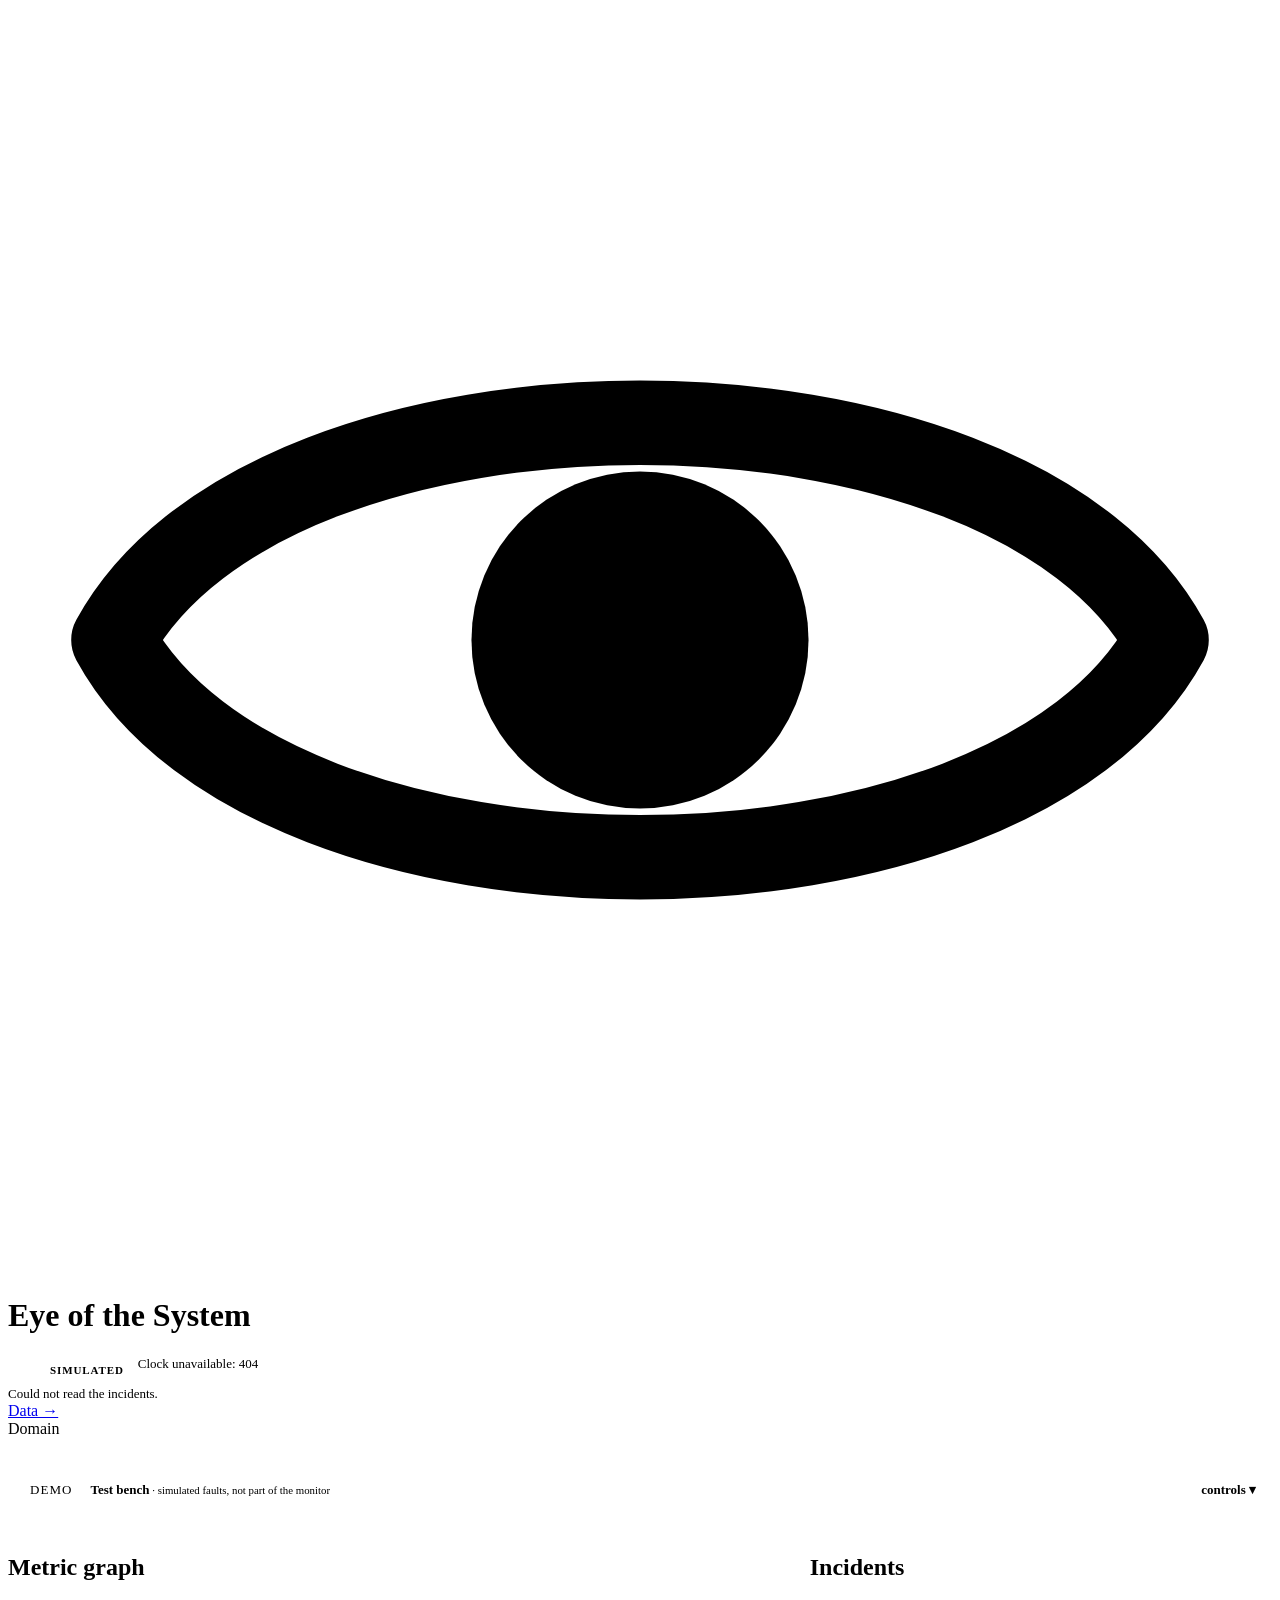
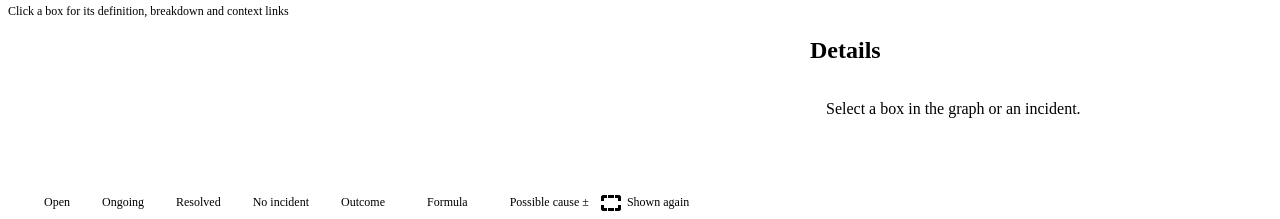
==== commit 7765e841: "feat(console): readable feed and report, honest clock label, new simulator kinds on the bench (a) A " ====
--- a/ui/static/index.html
+++ b/ui/static/index.html
@@ -29,8 +29,13 @@
 .top:has(#exbadge:not(:empty)) .clock-note { display: none; }
 #notice { font-size: 13px; color: var(--hot); }
 /* domain selector: the main control, a compact segmented control */
-.domain-row { display: flex; align-items: center; gap: 16px; padding: 0 0 8px; min-width: 0; }
-#domains { display: flex; gap: 2px; padding: 2px; background: var(--bg); border: 1px solid var(--line); border-radius: 8px; overflow-x: auto; max-width: 100%; scrollbar-width: thin; }
+.domain-row { display: flex; align-items: center; gap: 16px; padding: 0 0 8px; min-width: 0; position: relative; }
+/* more chips to the right (a phone): a solid end cap with an arrow over the row's right end, flat, never a fade */
+.domain-row.more::after { content: "\203A"; position: absolute; top: 1px; right: 1px; bottom: 9px; width: 32px; display: grid; place-items: center;
+  font: 600 20px/1 var(--ui); color: var(--ink); background: var(--bg); border-left: 1px solid var(--line); border-radius: 0 7px 7px 0; pointer-events: none; }
+#domains { display: flex; gap: 2px; padding: 3px; background: var(--bg); border: 1px solid var(--line); border-radius: 8px; overflow-x: auto; max-width: 100%; scrollbar-width: thin; }
+/* the row scrolls (overflow clips at its padding): a chip's focus ring sits on its edge, inside the 3px padding */
+.chip:focus-visible { outline-offset: 0; }
 .chip { display: inline-flex; gap: 6px; align-items: center; border: 0; background: transparent; color: var(--muted); border-radius: 6px; padding: 2px 12px; min-height: 28px; white-space: nowrap; }
 .chip:hover { color: var(--ink); background: var(--block); }
 .chip.on, .chip.on:hover { background: var(--sel-bg); color: var(--sel-fg); }
@@ -92,11 +97,14 @@
 .node.root.h-open rect { fill: var(--ink); stroke: var(--hot); stroke-width: 3; }
 .node.root.h-ongoing rect { fill: var(--ink); stroke: var(--amber); stroke-width: 3; }
 .node.root.h-resolved rect { fill: var(--ink); stroke: var(--ok); stroke-width: 3; }
-.node.picked rect, .node:focus-visible rect { stroke: var(--accent); stroke-width: 2.5; }
+#g .node.picked rect, #g .node:focus-visible rect { stroke: var(--accent); stroke-width: 2.5; }      /* over status and trace colours */
 .edge { fill: none; stroke: var(--edge); stroke-width: 1.25; }
 .edge.may { stroke: var(--accent); stroke-dasharray: 4 3; opacity: .8; }
-.sign { fill: var(--accent); font: 600 13px var(--mono); text-anchor: middle; }
-.dim .node, .dim .edge, .dim .sign { opacity: .4; } .dim .node.on, .dim .edge.on { opacity: 1; }
+/* the direction of a possible cause: a small badge on the middle of its dashed line, never fainter than the line */
+.sign circle { fill: var(--block); stroke: var(--accent); stroke-width: 1.25; }
+.sign text { fill: var(--accent); font: 700 15px var(--mono); text-anchor: middle; }
+.dim .node, .dim .edge { opacity: .4; } .dim .node.on, .dim .edge.on, .dim .node:focus-visible { opacity: 1; }
+.dim .sign { opacity: .75; }
 .dim .edge.on { stroke: var(--st, var(--hot)); stroke-width: 2.25; }
 .dim .node.on rect { stroke: var(--st, var(--hot)); fill: var(--st-bg, var(--hot-bg)); stroke-width: 1.75; }
 .dim .node.root.on rect { fill: var(--st, var(--hot)); }
@@ -146,9 +154,13 @@
 .brief-sec { background: var(--surface); border: 1px solid var(--line); border-radius: 8px; padding: 12px 16px; }
 .brief { font-size: 15px; line-height: 1.55; }
 .detail .brief-note { margin-top: 8px; font-size: 12px; color: var(--muted); }
+.detail .brief-stale { margin-bottom: 4px; font-size: 12px; font-weight: 600; color: var(--amber); }
 .row2 { display: flex; justify-content: space-between; gap: 12px; align-items: baseline; font-size: 13px; }
 .contrib + .contrib { margin-top: 12px; }
-.bar { height: 4px; background: var(--line); border-radius: 2px; overflow: hidden; margin: 4px 0; } .bar i { display: block; height: 100%; background: var(--st, var(--hot)); }
+.share-bar { height: 4px; background: var(--line); border-radius: 2px; overflow: hidden; margin: 4px 0; } .share-bar i { display: block; height: 100%; background: var(--st, var(--hot)); }
+/* money and counts: one right-aligned column; the page pads after the point so the decimals line up */
+.kv.nums { grid-template-columns: minmax(104px, max-content) max-content; }
+.kv.nums > span:nth-child(even) { text-align: right; white-space: pre; }
 .small { font-size: 12px; }
 .loc { display: grid; grid-template-columns: minmax(0, 1fr) 56px 96px; gap: 12px; padding: 4px 0; font-size: 12px; border-bottom: 1px solid var(--line); align-items: baseline; }
 .loc > span:nth-child(n+2) { text-align: right; }
@@ -162,6 +174,13 @@
 .verdict { justify-self: start; align-self: start; font-size: 11px; font-weight: 600; letter-spacing: .08em; text-transform: uppercase; line-height: 18px; padding: 0 6px; border-radius: 4px; white-space: nowrap; color: var(--muted); border: 1px solid var(--line); }
 .verdict.supported { color: var(--ok); background: var(--ok-bg); border-color: var(--ok-bg); }
 .verdict.plausible { color: var(--amber); background: var(--amber-bg); border-color: var(--amber-bg); }
+/* the checks of the extension agent: pass, warn (a caveat), fail (the reason it was refused), skip */
+.verdict.pass { color: var(--ok); background: var(--ok-bg); border-color: var(--ok-bg); }
+.verdict.warn { color: var(--amber); background: var(--amber-bg); border-color: var(--amber-bg); }
+.verdict.fail { color: var(--hot); background: var(--hot-bg); border-color: var(--hot-bg); }
+.check .small { overflow-wrap: anywhere; }
+/* a link inside the bench's message: opens the checks behind the answer in the details panel */
+button.linkish { border: 0; background: none; padding: 0; min-height: 0; font: inherit; font-weight: 600; color: var(--accent); text-decoration: underline; text-underline-offset: 3px; }
 .hyp-cause { font-size: 14px; line-height: 20px; }
 .hyp.rejected .hyp-cause { color: var(--muted); }
 .hyp-meta { font: 400 11px/16px var(--mono); color: var(--muted); }
@@ -169,7 +188,7 @@
 .evidence li + li, .uncertain li + li { margin-top: 2px; }
 ol.trail { list-style: none; margin: 0; padding: 0; }
 ol.trail li { position: relative; padding: 0 0 12px 24px; }
-ol.trail li::before { content: ""; position: absolute; left: 4px; top: 14px; bottom: -5px; width: 1px; background: var(--line); }
+ol.trail li::before { content: ""; position: absolute; left: 4px; top: 14px; bottom: -5px; width: 1px; background: var(--edge); }      /* --edge: at least 1.8:1 on the card in both themes */
 ol.trail li:last-child { padding-bottom: 0; }
 ol.trail li:last-child::before { display: none; }
 ol.trail li::after { content: ""; position: absolute; left: 0; top: 5px; width: 9px; height: 9px; border-radius: 50%; background: var(--block); border: 1.5px solid var(--edge); }
@@ -205,7 +224,7 @@
         <h1>Eye of the System</h1>
       </div>
       <div class="clock" title="The newest hour of simulated data the monitor has read">
-        <span class="clock-mode" id="clock-mode">Replay</span>
+        <span class="clock-mode" id="clock-mode">Simulated</span>
         <span id="clock">connecting...</span>
         <span class="clock-note" id="clock-note"></span>
       </div>
@@ -228,10 +247,11 @@
     <div class="grp" id="end-grp" hidden><label>In progress</label>
       <div><select id="end-select"></select><button id="end-go">End it (rollback)</button></div></div>
     <div class="grp"><label>Innocent change</label>
-      <div><select id="pr-country"></select><button id="pr-go">Promo (12 h)</button></div></div>
+      <div><select id="pr-country"></select><button id="pr-go">Promo (12 h)</button>
+      <select id="ms-category" aria-label="Category the traffic moves toward"></select><button id="ms-go" title="Traffic moves toward one category; every rate stays the same; no calendar announces it">Mix shift (innocent)</button></div></div>
     <div class="grp"><label>Data</label>
       <div><select id="dd-source"></select><button id="dd-go">Arrives 2 h late</button></div></div>
-    <div class="grp"><label>New metric</label><div><button id="nm-go">Add refund_rate</button></div></div>
+    <div class="grp"><label>New metric</label><div><button id="nm-go">Add refund_rate</button><button id="nm-dup" title="payment_rate: the query of payment_success_rate under another name">Add a duplicate metric</button></div></div>
     <div id="toast" role="status"></div>
   </div>
 </details>
@@ -280,15 +300,15 @@
   }
   function toast(msg) { $('toast').textContent = msg; }
   function num(n) { return typeof n === 'number' && isFinite(n) ? n : null; }
-  function fmt(n, d) { n = num(Number(n)); return n == null ? '-' : n.toLocaleString('en', { maximumFractionDigits: d == null ? 1 : d }); }
+  function fmt(n, d) { n = num(Number(n)); return n == null ? '-' : signed(n.toLocaleString('en', { maximumFractionDigits: d == null ? 1 : d })); }
   // a readout figure: whole numbers from 100 up, two decimals from 1, three significant digits below
   function short(n) {
     n = num(n); if (n == null) return '–';
     var a = Math.abs(n);
-    return a >= 100 ? n.toLocaleString('en', { maximumFractionDigits: 0 }) : a >= 1 ? n.toLocaleString('en', { maximumFractionDigits: 2 })
-      : n.toLocaleString('en', { maximumSignificantDigits: 3 });
-  }
-  function signed(s) { return s.charAt(0) === '-' ? '−' + s.slice(1) : s; }      // a true minus sign
+    return signed(a >= 100 ? n.toLocaleString('en', { maximumFractionDigits: 0 }) : a >= 1 ? n.toLocaleString('en', { maximumFractionDigits: 2 })
+      : n.toLocaleString('en', { maximumSignificantDigits: 3 }));
+  }
+  function signed(s) { return s.charAt(0) === '-' ? '−' + s.slice(1) : s; }      // every negative number shown gets a true minus sign
   function pct(n) { n = num(n); return n == null ? '–' : (n > 0 ? '+' : '') + signed(fmt(n)) + '%'; }
   // is this change good or bad for the business? by the metric's own direction (up or down is good)
   function tone(metric, delta) {
@@ -296,6 +316,17 @@
     if (!delta || (d !== 'up' && d !== 'down')) return '';
     return (d === 'up') === (delta > 0) ? 'good' : 'bad';
   }
+  // in an incident a loss is red, and a gain is green only when the incident is explained (an innocent change): a
+  // fault can raise a figure for a while (an ad budget spent ahead of schedule raises ad revenue), which is no gain
+  function toneIn(i, metric, delta) { var t = tone(metric, delta); return t === 'good' && status(i) !== 'explained' ? '' : t; }
+  function euroTone(i, v) { v = num(v); return !v ? '' : v < 0 ? 'bad' : status(i) === 'explained' ? 'good' : ''; }
+  // the incident's effect in euros: on contribution when it has one, else the first euro figure
+  function euroOf(i) {
+    var imp = obj(i.impact);
+    var k = num(imp.contribution_eur) != null ? 'contribution_eur' : Object.keys(imp).filter(function (x) { return /_eur$/.test(x) && num(imp[x]) != null; })[0];
+    return k ? num(imp[k]) : null;
+  }
+  function eurText(v) { return (v > 0 ? '+' : '') + short(v) + ' EUR'; }
   function segText(s) { var o = obj(s), k = Object.keys(o); return k.length ? k.map(function (x) { return str(o[x]); }).join(' x ') : 'all'; }
   function when(t) { return str(t).replace('T', ' ').replace(':00Z', '').replace(/-/g, '‑'); }
   function svg(tag, attrs, parent) { var e = document.createElementNS(NS, tag); for (var k in attrs) e.setAttribute(k, attrs[k]); if (parent) parent.appendChild(e); return e; }
@@ -415,7 +446,8 @@
     list(graph && graph.edges).filter(function (e) { return e.kind === 'may_affect' && pos[e.source] && pos[e.target]; }).forEach(function (e) {
       var a = pos[e.source], b = pos[e.target], mx = (a.x + b.x) / 2 + 40, my = (a.y + b.y) / 2;
       svg('path', { d: 'M' + (a.x + a.hw) + ',' + a.y + ' Q' + (mx + 40) + ',' + my + ' ' + (b.x + b.hw) + ',' + b.y, 'class': 'edge may' }, ge);
-      var s = svg('text', { x: mx + 28, y: my + 4, 'class': 'sign' }, ge); s.textContent = e.sign > 0 ? '+' : e.sign < 0 ? '−' : '?';
+      var sg = svg('g', { 'class': 'sign', transform: 'translate(' + (mx + (a.hw + b.hw) / 4) + ',' + my + ')' }, ge);      // the curve's middle
+      svg('circle', { r: 9 }, sg); var s = svg('text', { dy: '0.35em' }, sg); s.textContent = e.sign > 0 ? '+' : e.sign < 0 ? '−' : '?';
     });
     renderExtra(shown);
     fitGraph();
@@ -475,12 +507,17 @@
       try {
         var ch = obj(i.change), st = status(i), d = obj(list(i.drivers)[0]);
         var quiet = st === 'explained' || st === 'pending';
+        // the row leads with what moved and what it cost; the place, and the outcome it was measured on, come under it
+        var moved = d.metric ? str(d.metric) : str(i.metric), dp = d.metric ? d.delta_pct : ch.delta_pct, eur = euroOf(i);
+        var line = [el('span', 'mono inc-metric', [moved])];
+        if (num(dp) != null) line.push(el('span', 'chg ' + toneIn(i, moved, dp), [pct(dp)]));
+        if (eur != null) line.push(el('span', 'chg ' + euroTone(i, eur), [eurText(eur)]));
         var sub = [segText(i.segment)];
-        if (d.metric && d.metric !== i.metric) sub.push(' · ', el('span', 'mono', [str(d.metric)]));
+        if (moved !== str(i.metric)) sub.push(' · ', el('span', 'mono', [str(i.metric) + (num(ch.delta_pct) != null ? ' ' + pct(ch.delta_pct) : '')]));
         var row = el('div', 'inc ' + stOf(i) + (quiet ? ' quiet' : '') + (i.id === selInc && mode === 'incident' ? ' sel' : ''), [
           el('span', 'pill ' + st, [st]),
           el('span', 'inc-main', [
-            el('span', 'inc-line', [el('span', 'mono inc-metric', [str(i.metric)])].concat(num(ch.delta_pct) != null ? [el('span', 'chg ' + tone(i.metric, ch.delta_pct), [pct(ch.delta_pct)])] : [])),
+            el('span', 'inc-line', line),
             el('span', 'inc-sub', sub)]),
           el('span', 'inc-meta', [el('span', 'mono', [when(i.first_seen)]), el('span', 'mono muted', [i.id])])]);
         row.tabIndex = 0; row.title = 'First seen ' + when(i.first_seen) + ' UTC';
@@ -492,7 +529,7 @@
     if (skipped) f.appendChild(el('div', 'empty', [skipped + ' file' + (skipped > 1 ? 's' : '') + ' in the incidents folder ignored (not an incident, or still being written).']));
   }
   function section(title, kids, cls) { var d = el('div', cls || null, [el('h3', null, [title])]); kids.forEach(function (k) { d.appendChild(k); }); return d; }
-  function kv(pairs) { var k = el('div', 'kv'); pairs.forEach(function (p) { k.appendChild(el('span', null, [p[0]])); k.appendChild(el('span', null, [p[1]])); }); return k; }
+  function kv(pairs, cls) { var k = el('div', 'kv' + (cls ? ' ' + cls : '')); pairs.forEach(function (p) { k.appendChild(el('span', null, [p[0]])); k.appendChild(el('span', null, [p[1]])); }); return k; }
   function mono(s) { return el('span', 'mono', [str(s)]); }
 
   // the typed links of a metric, read from the graph export
@@ -516,10 +553,41 @@
     if (affected.length) out.push(['May be affected by', affected.join('; ')]);
     return out;
   }
+  // the extension agent's answer to a contributed metric (<name>.result.json): its message and every check it ran
+  var answers = {};
+  function checksSection(a) {
+    var rows = list(a.checks).map(function (c) {
+      c = obj(c); var s = str(c.status);
+      return el('div', 'hyp check', [el('span', 'verdict ' + s, [s || '-']),
+        el('div', null, [el('div', 'hyp-cause', [str(c.check)]), el('div', 'small muted', [str(c.detail)])])]);
+    });
+    return section('Checks of the extension agent', [el('p', 'about', [str(a.message)])].concat(rows.length ? rows : [el('div', 'empty', ['The answer lists no checks.'])]));
+  }
+  function loadAnswer(name) {
+    return get('/api/metric/' + encodeURIComponent(name)).then(function (r) {
+      answers[name] = r; if (mode === 'node' && selNode === name) renderDetail(); return r;
+    });
+  }
+  function showChecks(name) { selNode = name; mode = 'node'; renderDetail(); applyStyles(); }
+  // the bench's message after adding a metric: the answer, and a link to the checks behind it
+  function answerToast(res) {
+    res = obj(res); var name = str(res.name), t = $('toast');
+    if (name) answers[name] = res;
+    t.textContent = str(res.message) || ('Monitor: ' + str(res.status));
+    if (name && list(res.checks).length) {
+      var b = el('button', 'linkish', ['Show checks']); b.onclick = function () { showChecks(name); };
+      t.appendChild(text(' ')); t.appendChild(b);
+    }
+  }
   function renderNode(d) {
-    var m = meta[selNode] || {};
+    var m = meta[selNode], a = answers[selNode];
     var t = $('detail-title'); t.textContent = 'Metric: '; t.appendChild(el('span', 'head-id', [str(selNode)]));
-    var pairs = [['Domain', domainLabel(domainOf(selNode))], ['Status', m.status || '-'], ['Origin', m.origin || '-'], ['Unit', m.unit || '-'], ['Direction', m.direction || '-']];
+    if (!m) {      // not in the graph: the answer that refused it (an alias, a failed check), when there is one
+      if (a) { $('detail-status').appendChild(el('span', 'pill ' + str(a.status), [str(a.status)])); d.appendChild(checksSection(a)); }
+      else { d.appendChild(el('div', 'empty', ['This metric is not in the graph.'])); loadAnswer(selNode).catch(function () {}); }
+      return;
+    }
+    var pairs =[['Domain', domainLabel(domainOf(selNode))], ['Status', m.status || '-'], ['Origin', m.origin || '-'], ['Unit', m.unit || '-'], ['Direction', m.direction || '-']];
     if (m.formula) pairs.push(['Formula', mono(m.formula)]);
     if (m.decomposition) pairs.push(['Made of', mono(m.decomposition)]);
     if (m.column) pairs.push(['Column', mono(m.column)]);
@@ -529,6 +597,8 @@
     d.appendChild(section('About', [el('p', 'about', [m.description || 'No description.']), kv(pairs)]));
     var links = linksOf(selNode);
     d.appendChild(section('Links', links.length ? [kv(links)] : [el('div', 'empty', ['No links recorded for this metric.'])]));
+    if (a) d.appendChild(checksSection(a));
+    else if (m.origin === 'contributed') loadAnswer(selNode).catch(function () {});
     var inc = incidents.filter(function (i) { return incidentNodes(i).indexOf(selNode) >= 0; });
     var box = inc.length ? inc.map(function (i) {
       var b = el('button', 'involved', [str(i.id) + ' ' + str(i.metric) + ' (' + status(i) + ')']);
@@ -545,30 +615,40 @@
     d.className = 'detail ' + stOf(i);
     var ch = obj(i.change), w = obj(ch.window), imp = obj(i.impact);
     // four figures first: what was seen, what was expected, the change, and what it cost in euros
-    var eur = num(imp.contribution_eur) != null ? 'contribution_eur' : Object.keys(imp).filter(function (k) { return /_eur$/.test(k) && num(imp[k]) != null; })[0];
-    var effect = eur ? imp[eur] : null;
-    d.appendChild(el('div', 'readout', [
-      cell('Observed', signed(short(ch.observed))), cell('Expected', signed(short(ch.expected))),
-      cell('Change', pct(ch.delta_pct), 'chg ' + tone(i.metric, ch.delta_pct)),
-      cell('Effect, EUR', effect == null ? '–' : (effect > 0 ? '+' : '') + signed(short(effect)), 'chg ' + (effect > 0 ? 'good' : effect < 0 ? 'bad' : ''))]));
-    // the narration (brain/narrate.py), only when a model wrote it and every number in it was checked
-    var story = obj(i.narrative);
-    if (story.source === 'model' && str(story.text).trim()) {
-      d.appendChild(section('In brief', [el('p', 'brief', [str(story.text)]),
+    var effect = euroOf(i);
+    // a record with none of the four (a pending one: its data has not arrived) gets one quiet line, not four dashes
+    d.appendChild([ch.observed, ch.expected, ch.delta_pct, effect].some(function (v) { return num(v) != null; }) ? el('div', 'readout', [
+      cell('Observed', short(ch.observed)), cell('Expected', short(ch.expected)),
+      cell('Change', pct(ch.delta_pct), 'chg ' + toneIn(i, i.metric, ch.delta_pct)),
+      cell('Effect, EUR', effect == null ? '–' : (effect > 0 ? '+' : '') + short(effect), 'chg ' + euroTone(i, effect))])
+      : el('p', 'muted', [status(i) === 'pending' ? 'No figures yet: the data for these hours has not arrived.' : 'No figures in this report.']));
+    // the narration (brain/narrate.py), only when a model wrote it and every number in it was checked. Without it the
+    // plain-language summary comes right under the figures, not at the end below the trail
+    var story = obj(i.narrative), told = story.source === 'model' && !!str(story.text).trim();
+    if (told) {
+      var brief = [];
+      // written before the newest figures: it says when, so it is not read as contradicting the readout above it
+      var asOf = Date.parse(str(story.as_of)), seen = Date.parse(str(i.last_seen));
+      if (isFinite(asOf) && isFinite(seen) && asOf < seen)
+        brief.push(el('p', 'brief-stale', ['written at ' + ('0' + new Date(asOf).getUTCHours()).slice(-2) + ':00 UTC; the figures above are newer']));
+      brief.push(el('p', 'brief', [str(story.text)]),
         el('p', 'brief-note', ['Written by ' + (str(story.model) || 'a language model') + ' from this report' + (story.as_of ? ' at ' + when(story.as_of) + ' UTC' : '')
-          + '; every number in it was checked against the evidence.'])], 'brief-sec'));
-    }
+          + '; every number in it was checked against the evidence.']));
+      d.appendChild(section('In brief', brief, 'brief-sec'));
+    } else if (i.report) d.appendChild(section('Summary', [el('p', 'summary', [str(i.report)])]));
     var rows = [['Metric', mono(i.metric)], ['Segment', segText(i.segment)],
-                ['Change', num(ch.delta_pct) != null ? fmt(ch.delta_pct) + '%' + (num(ch.z) != null ? ' (z ' + fmt(ch.z) + ')' : '') : '-']];
+                ['Change', num(ch.delta_pct) != null ? pct(ch.delta_pct) + (num(ch.z) != null ? ' (z ' + fmt(ch.z) + ')' : '') : '-']];
     if (num(ch.delta) != null) rows.push(['Difference', fmt(ch.delta)]);
     if (w.start || w.end) rows.push(['Window', when(w.start) + ' to ' + when(w.end) + ' UTC']);
     d.appendChild(section('What changed', [kv(rows)]));
-    var ik = Object.keys(imp).map(function (k) { var v = Number(imp[k]); return [mono(k), mono(fmt(v, Number.isInteger(v) ? 0 : 2))]; });
-    if (ik.length) d.appendChild(section('Business impact', [kv(ik)]));
+    // right-aligned in one column, padded after the point so the decimals line up
+    var ik = Object.keys(imp).map(function (k) { var v = Number(imp[k]); return [k, fmt(v, Number.isInteger(v) ? 0 : 2)]; });
+    var dec = function (s) { var p = s.indexOf('.'); return p < 0 ? 0 : s.length - p; }, D = Math.max.apply(null, ik.map(function (p) { return dec(p[1]); }).concat(0));
+    if (ik.length) d.appendChild(section('Business impact', [kv(ik.map(function (p) { return [mono(p[0]), mono(p[1] + ' '.repeat(D - dec(p[1])))]; }), 'nums')]));
     var cs = list(i.contributions).map(function (c) {
       c = obj(c);
       var share = (num(c.share_of_delta) || 0) * 100;
-      var bar = el('div', 'bar'), b = el('i'); b.style.width = Math.max(0, Math.min(100, share)) + '%'; bar.appendChild(b);
+      var bar = el('div', 'share-bar'), b = el('i'); b.style.width = Math.max(0, Math.min(100, share)) + '%'; bar.appendChild(b);
       return el('div', 'contrib', [el('div', 'row2', [mono(c.node), el('span', null, [fmt(share, 0) + '% of the change'])]), bar,
         el('div', 'small muted mono', [short(c.observed) + ' against ' + short(c.expected) + ' expected'])]);
     });
@@ -595,7 +675,7 @@
     });
     if (tr.length) d.appendChild(section('Investigation trail', [el('ol', 'trail', tr)]));
     if (list(i.uncertain).length) d.appendChild(section('Still uncertain', [el('ul', 'uncertain', i.uncertain.map(function (u) { return el('li', null, [str(u)]); }))]));
-    if (i.report) d.appendChild(section('Summary', [el('p', 'summary', [str(i.report)])]));
+    if (told && i.report) d.appendChild(section('Summary', [el('p', 'summary', [str(i.report)])]));
   }
   function renderDetail() {
     var d = $('detail'); d.textContent = ''; d.className = 'detail'; $('detail-status').textContent = '';
@@ -611,7 +691,7 @@
 
   // ----------------------------------------------------------- loading
   function takeGraph(g) {
-    graph = g; meta = {}; domOf = {};
+    graph = g; meta = {}; domOf = {}; answers = {};      // a changed graph may hold a metric judged again: its checks are read anew
     list(g.nodes).forEach(function (n) { if (n.kind === 'metric') meta[n.id] = n; });
     domains.forEach(function (d) { d.metrics.forEach(function (m) { domOf[m] = d.id; }); });
   }
@@ -623,6 +703,20 @@
     return JSON.stringify([incidents, skipped]);
   }
   var wallMode = false;
+  // the clock's mode. Live: one data hour per real hour. Simulated, accelerated: the data clock is ahead of real time,
+  // or has moved on by more than an hour beyond the real time that passed since the page first looked (sim.live
+  // --speed 2 writes an hour every 2 s). Replay: a finished database read as it is
+  var clockFirst = null, accelerated = false, HOUR_MS = 3600000;
+  function clockMode(s) {
+    if (s.clock_mode === 'wall') { clockFirst = null; accelerated = false; return 'Live'; }
+    var hour = Date.parse(str(s.last_hour)), now = Date.parse(str(s.server_now));
+    if (isFinite(hour) && isFinite(now)) {
+      if (hour > now) accelerated = true;
+      if (!clockFirst) clockFirst = { hour: hour, now: now };
+      else if (hour - clockFirst.hour > now - clockFirst.now + HOUR_MS) accelerated = true;
+    }
+    return accelerated ? 'Simulated, accelerated' : 'Replay';
+  }
   function displayHour(ts) {
     return new Intl.DateTimeFormat('en-GB', {timeZone: 'Europe/Berlin', day: '2-digit', month: '2-digit',
       year: 'numeric', hour: '2-digit', minute: '2-digit', hourCycle: 'h23'}).format(new Date(ts)) + ' Europe/Berlin';
@@ -631,9 +725,12 @@
     get('/api/state').then(function (s) {
       wallMode = s.clock_mode === 'wall';
       var c = $('clock'), parts = s.ready ? clockParts(s.last_hour) : null;
-      $('clock-mode').textContent = wallMode ? 'Live' : 'Replay';
+      var label = s.ready ? clockMode(s) : (wallMode ? 'Live' : 'Simulated');
+      $('clock-mode').textContent = label;
       $('clock-mode').className = 'clock-mode' + (wallMode ? ' live' : '');
-      $('clock-mode').title = wallMode ? 'Current hour: one data hour per real hour' : 'Replay hour: the simulator runs faster than real time';
+      $('clock-mode').title = wallMode ? 'Current hour: one data hour per real hour'
+        : label === 'Replay' ? 'A finished database of simulated data, read hour by hour'
+        : 'Simulated data: the simulator writes an hour of data every few seconds, faster than real time';
       c.textContent = '';
       if (parts) { c.appendChild(el('span', 'clock-date', [parts.day])); c.appendChild(el('span', 'clock-hour', [parts.hour])); } else c.textContent = s.error;
       $('clock-note').textContent = s.ready ? 'Europe/Berlin · simulated data' : '';
@@ -657,19 +754,34 @@
     }).catch(function () { note('Could not read the incidents.'); });
   }
 
+  // the faults the test bench can write into the simulator: kind, label, settings it uses, hours it lasts unless
+  // someone ends it, and its severity when it takes one. At 2 s per simulated hour the demo's rollback step comes 50 s
+  // after the click, so the faults run 72 h (144 s): still bounded, and still running when "End it" is clicked. The ad
+  // fault keeps 12 h: its shape (boost for a third, then nothing) needs it.
+  var KINDS = [
+    ['payment_failure', 'Payment failure', ['country', 'platform'], 72, 0.4],
+    ['stockout_surge', 'Stockouts', ['category'], 72, 0.4],
+    ['search_regression', 'Search regression', ['country'], 72, 0.4],
+    ['ad_budget_exhausted', 'Ad budget gone early', ['country'], 12, 0.4],
+    ['traffic_drop', 'Traffic drop', ['country', 'platform'], 72, 0.5],
+    ['feed_unavailable', 'Feed shows unavailable', [], 72, null],
+    ['discount_push', 'Discount push', [], 72, null]];
+  // the request the bench posts to /api/inject: only the settings the fault uses (value(p) reads the bench's select)
+  function faultBody(kind, value) {
+    var k = KINDS.filter(function (x) { return x[0] === kind; })[0], hours = k[3];
+    var body = { kind: kind, hours: hours, when: 'now' };
+    if (k[4] != null) body.severity = k[4];
+    k[2].forEach(function (p) { body[p] = value(p); });
+    return body;
+  }
+  // an innocent change no calendar announces: traffic moves toward one category, every rate in it stays the same
+  function mixShiftBody(category) { return { kind: 'mix_shift', category: category, hours: 12, when: 'now' }; }
+
   // ------------------------------------------------------------- controls
   function fill(id, values) { var s = $(id); values.forEach(function (v) { var o = document.createElement('option'); o.value = v; o.textContent = v; s.appendChild(o); }); }
-  // kind, label, settings it uses, hours it lasts unless someone ends it. At 2 s per simulated hour the demo's
-  // rollback step comes 50 s after the click, so the first three run 72 h (144 s): still bounded, and still
-  // running when "End it" is clicked. The ad fault keeps 12 h: its shape (boost for a third, then nothing) needs it.
-  var KINDS = [
-    ['payment_failure', 'Payment failure', ['country', 'platform'], 72],
-    ['stockout_surge', 'Stockouts', ['category'], 72],
-    ['search_regression', 'Search regression', ['country'], 72],
-    ['ad_budget_exhausted', 'Ad budget gone early', ['country'], 12]];
   KINDS.forEach(function (k) { var o = document.createElement('option'); o.value = k[0]; o.textContent = k[1]; $('f-kind').appendChild(o); });
   fill('f-country', ['DE', 'FR', 'ES', 'PL']); fill('f-platform', ['Android', 'iOS', 'Web']); fill('f-category', ['electronics', 'fashion', 'home', 'beauty', 'sports']);
-  fill('pr-country', ['FR', 'DE', 'ES', 'PL']); fill('dd-source', ['payments', 'orders', 'traffic', 'search', 'recommendations', 'ads', 'inventory']);
+  fill('pr-country', ['FR', 'DE', 'ES', 'PL']); fill('ms-category', ['fashion', 'electronics', 'home', 'beauty', 'sports']); fill('dd-source', ['payments', 'orders', 'traffic', 'search', 'recommendations', 'ads', 'inventory']);
   function showParams() {
     var need = KINDS.filter(function (k) { return k[0] === $('f-kind').value; })[0][2];
     ['country', 'platform', 'category'].forEach(function (p) { $('f-' + p).hidden = need.indexOf(p) < 0; });
@@ -707,26 +819,33 @@
   }
   $('f-go').onclick = function () {
     var kind = $('f-kind').value, label = KINDS.filter(function (k) { return k[0] === kind; })[0][1];
-    var need = KINDS.filter(function (k) { return k[0] === kind; })[0][2];
-    var hours = KINDS.filter(function (k) { return k[0] === kind; })[0][3];
-    var body = { kind: kind, severity: 0.4, hours: hours, when: 'now' };
-    need.forEach(function (p) { body[p] = $('f-' + p).value; });          // only the settings this fault uses
-    act(body, label + ' injected');
+    act(faultBody(kind, function (p) { return $('f-' + p).value; }), label + ' injected');
   };
   $('pr-go').onclick = function () { act({ kind: 'promo', country: $('pr-country').value, hours: 12, when: 'now' }, 'Promo started'); };
+  $('ms-go').onclick = function () { act(mixShiftBody($('ms-category').value), 'Mix shift started'); };
   $('dd-go').onclick = function () { act({ kind: 'data_delay', source: $('dd-source').value, hours: 3, delay_hours: 2, when: 'now' }, 'Late data scheduled'); };
-  // adding a metric: hand it over, then wait for the monitor's answer (<name>.result.json)
-  $('nm-go').onclick = function () {
-    var y = 'name: refund_rate\ndescription: Share of orders refunded\nformula: refunds / orders\nsql: >\n  SELECT ts, country, platform, category, channel,\n         SUM(refunds) * 1.0 / NULLIF(SUM(orders), 0) AS value\n  FROM facts_hourly GROUP BY ts, country, platform, category, channel\ndimensions: [country, platform, category, channel]\nunit: ratio\n';
-    post('/api/metric', { yaml_text: y }).then(function (r) {
+  // adding a metric: hand it over, then wait for the monitor's answer (<name>.result.json). The bench shows the
+  // answer's message with a link to its checks
+  function handOver(yamlText) {
+    post('/api/metric', { yaml_text: yamlText }).then(function (r) {
       toast('Handed to the monitor: ' + r.saved + '. Waiting for its answer...');
       var tries = 0;
       var poll = function () {
-        get('/api/metric/' + encodeURIComponent(r.name)).then(function (res) { toast(str(res.message) || ('Monitor: ' + str(res.status))); refresh(); })
+        get('/api/metric/' + encodeURIComponent(r.name)).then(function (res) { answerToast(res); refresh(); })
           .catch(function () { if (++tries < 20) setTimeout(poll, 2000); else toast('Handed to the monitor; it has not answered yet.'); });
       };
       setTimeout(poll, 1500);
     }).catch(function (e) { toast('Failed: ' + e.message); });
+  }
+  // a definition and a query, no formula: the agent finds the formula itself, checks it and places the metric
+  $('nm-go').onclick = function () {
+    var y = 'name: refund_rate\ndescription: Share of orders refunded\nsql: >\n  SELECT ts, country, platform, category, channel,\n         SUM(refunds) * 1.0 / NULLIF(SUM(orders), 0) AS value\n  FROM facts_hourly GROUP BY ts, country, platform, category, channel\ndimensions: [country, platform, category, channel]\nunit: ratio\n';
+    handOver(y);
+  };
+  // an existing rate (payment_success_rate) under another name: the agent refuses it as an alias and says of what
+  $('nm-dup').onclick = function () {
+    var dup = 'name: payment_rate\ndescription: Successful payments per payment attempt\nsql: >\n  SELECT ts, country, platform, category, channel,\n         SUM(payment_successes) * 1.0 / NULLIF(SUM(payment_attempts), 0) AS value\n  FROM facts_hourly GROUP BY ts, country, platform, category, channel\ndimensions: [country, platform, category, channel]\nunit: ratio\n';
+    handOver(dup);
   };
 
   // ------------------------------------------------------------ the trace
@@ -824,9 +943,40 @@
     s.setProperty('--top-h', document.querySelector('.sticky-top').offsetHeight + 'px');
     if (b && b.offsetHeight) s.setProperty('--bench-h', (b.offsetHeight + 2) + 'px');
     if (drawn) fitGraph();
+    capChips();
   }
   setTop(); window.addEventListener('resize', setTop); if (document.fonts && document.fonts.ready) document.fonts.ready.then(setTop);
   if (window.ResizeObserver) new ResizeObserver(function () { setTop(); }).observe(document.querySelector('.sticky-top'));
+
+  // On a narrow screen the domain chips scroll sideways: while more of them lie to the right, the row ends in a solid
+  // cap with an arrow (.more on .domain-row). A newly chosen domain's chip is scrolled clear of that cap.
+  function capChips() { var n = $('domains'); n.parentNode.classList.toggle('more', n.scrollLeft + n.clientWidth < n.scrollWidth - 1); }
+  var chipDom = 'all';
+  function moreChips() {
+    var n = $('domains'), on = n.querySelector('.chip.on');
+    if (on && dom !== chipDom) {
+      chipDom = dom;
+      var a = on.offsetLeft - n.offsetLeft - n.clientLeft, b = a + on.offsetWidth - n.clientWidth + 32;
+      if (n.scrollLeft > a) n.scrollLeft = a - 4; else if (n.scrollLeft < b) n.scrollLeft = b;
+    }
+    capChips();
+  }
+  $('domains').addEventListener('scroll', capChips);
+  var drawChips = renderChips;
+  renderChips = function () { drawChips(); moreChips(); };
+  // The selected incident's row is scrolled into view inside the feed, never the page: at load with ?incident=, and
+  // when an incident is picked elsewhere (a domain chip, a metric's details). A poll that keeps the selection leaves
+  // the feed where the reader put it.
+  var feedSel = null, drawFeed = renderFeed;
+  renderFeed = function () {
+    drawFeed();
+    var f = $('feed'), r = f.querySelector('.inc.sel');
+    if (!r) { feedSel = null; return; }
+    if (selInc === feedSel) return;
+    feedSel = selInc;
+    var fb = f.getBoundingClientRect(), rb = r.getBoundingClientRect();
+    if (rb.top < fb.top) f.scrollTop += rb.top - fb.top; else if (rb.bottom > fb.bottom) f.scrollTop += rb.bottom - fb.bottom;
+  };
 
   // ?incident=inc-0001 opens that report at load (for a demo or a screenshot); otherwise the first in scope opens
   var asked = new URLSearchParams(location.search).get('incident');
